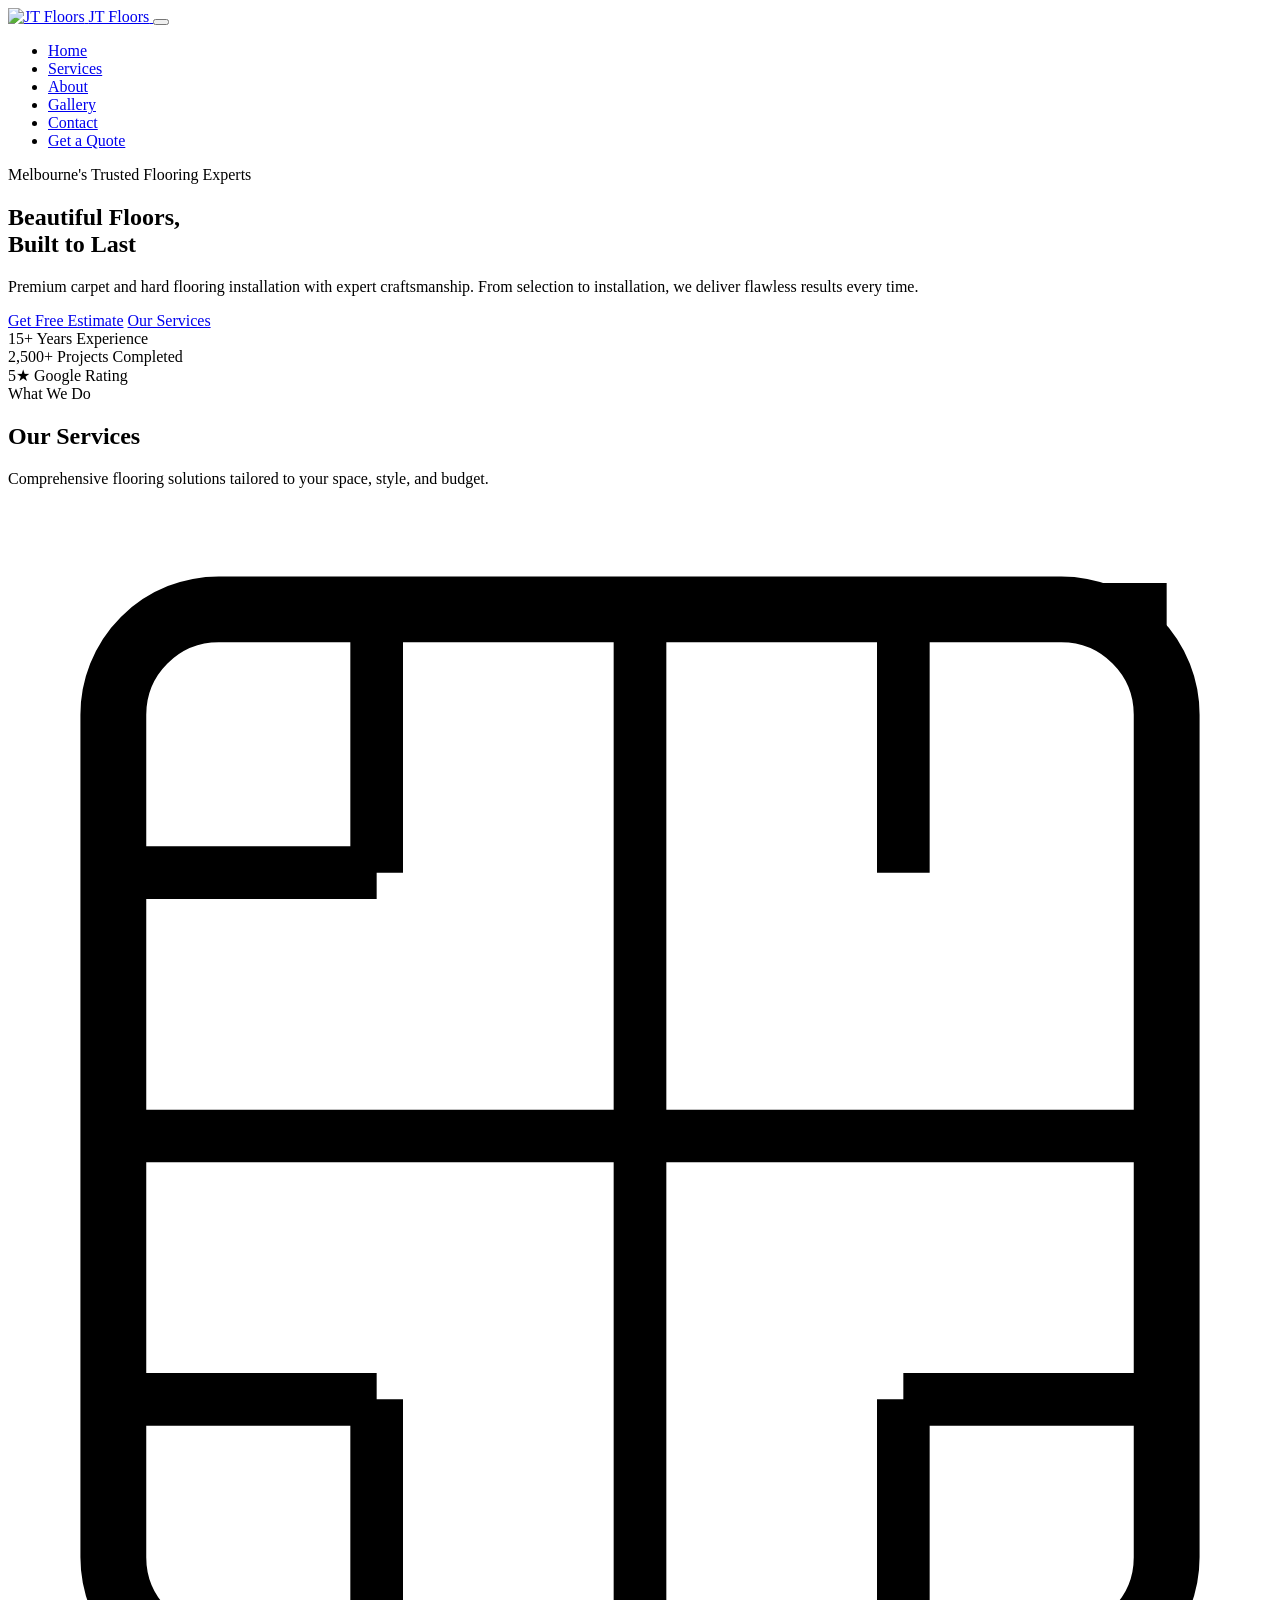
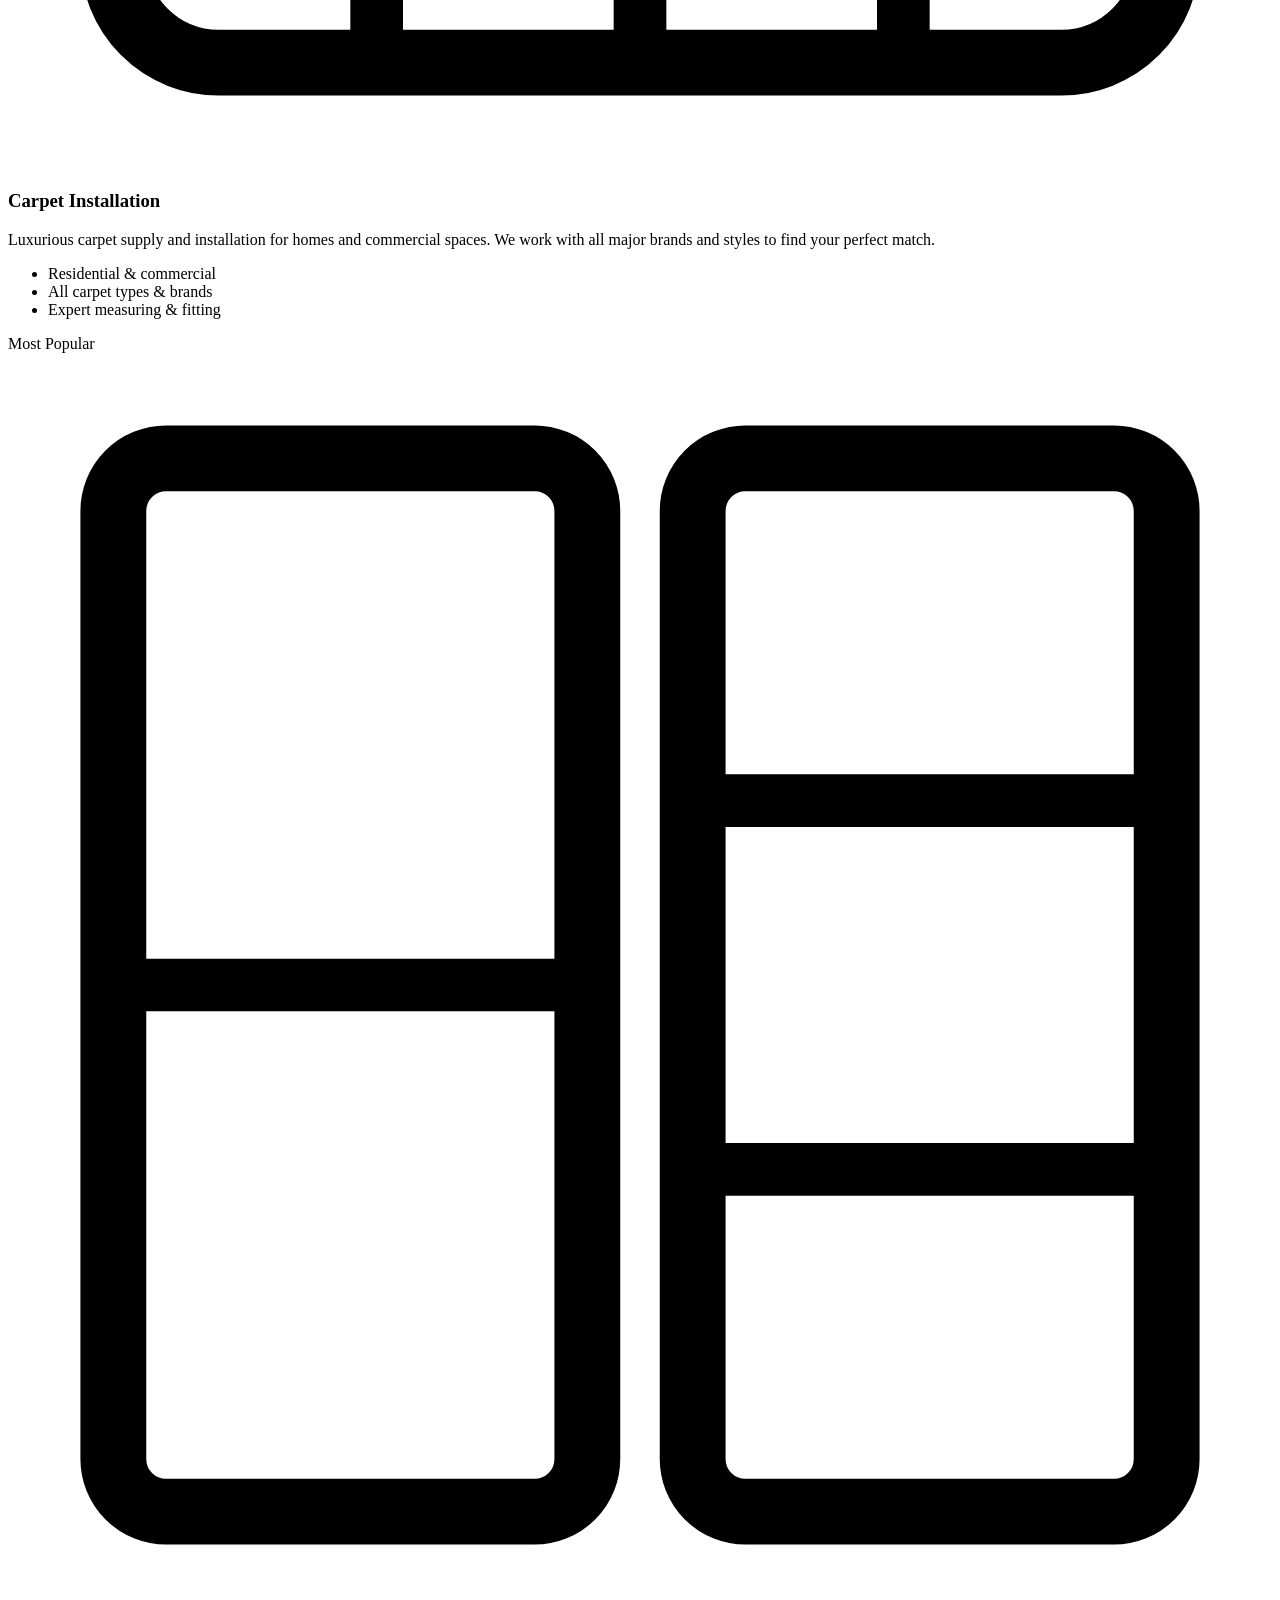
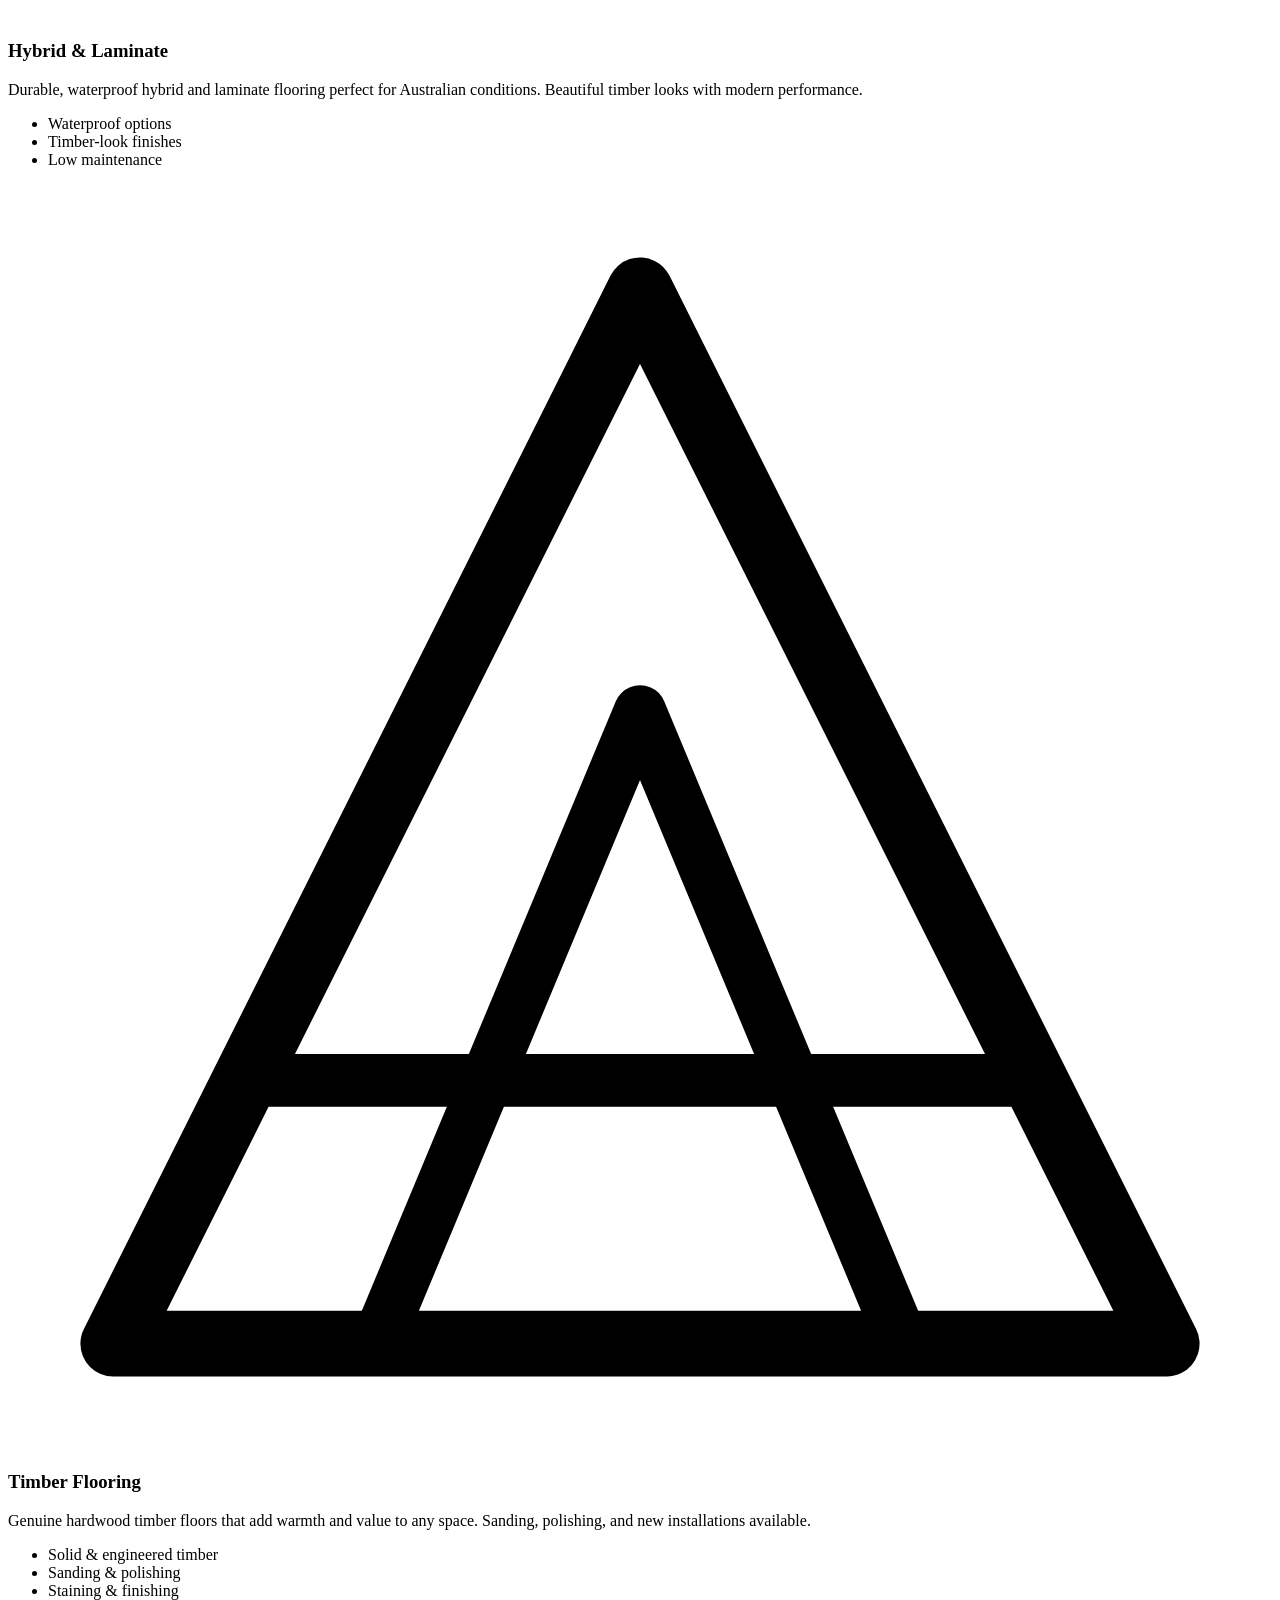
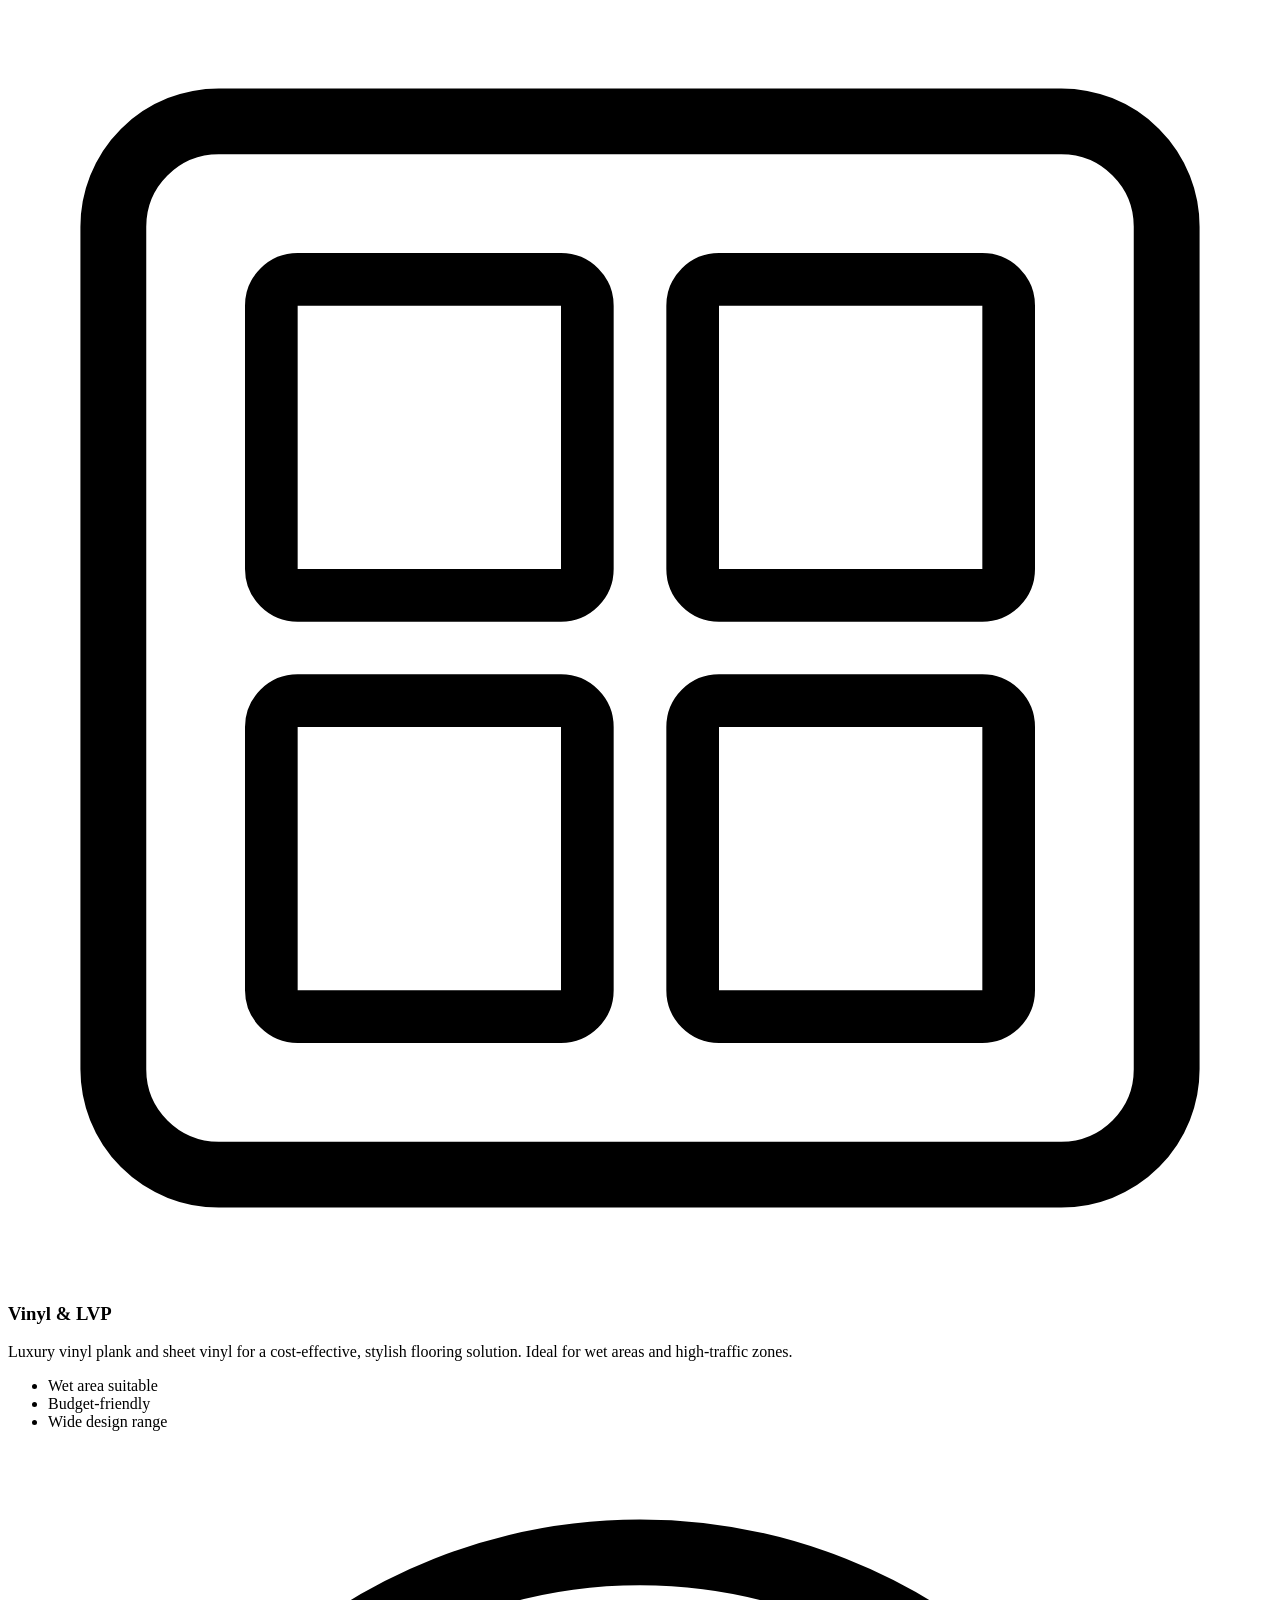
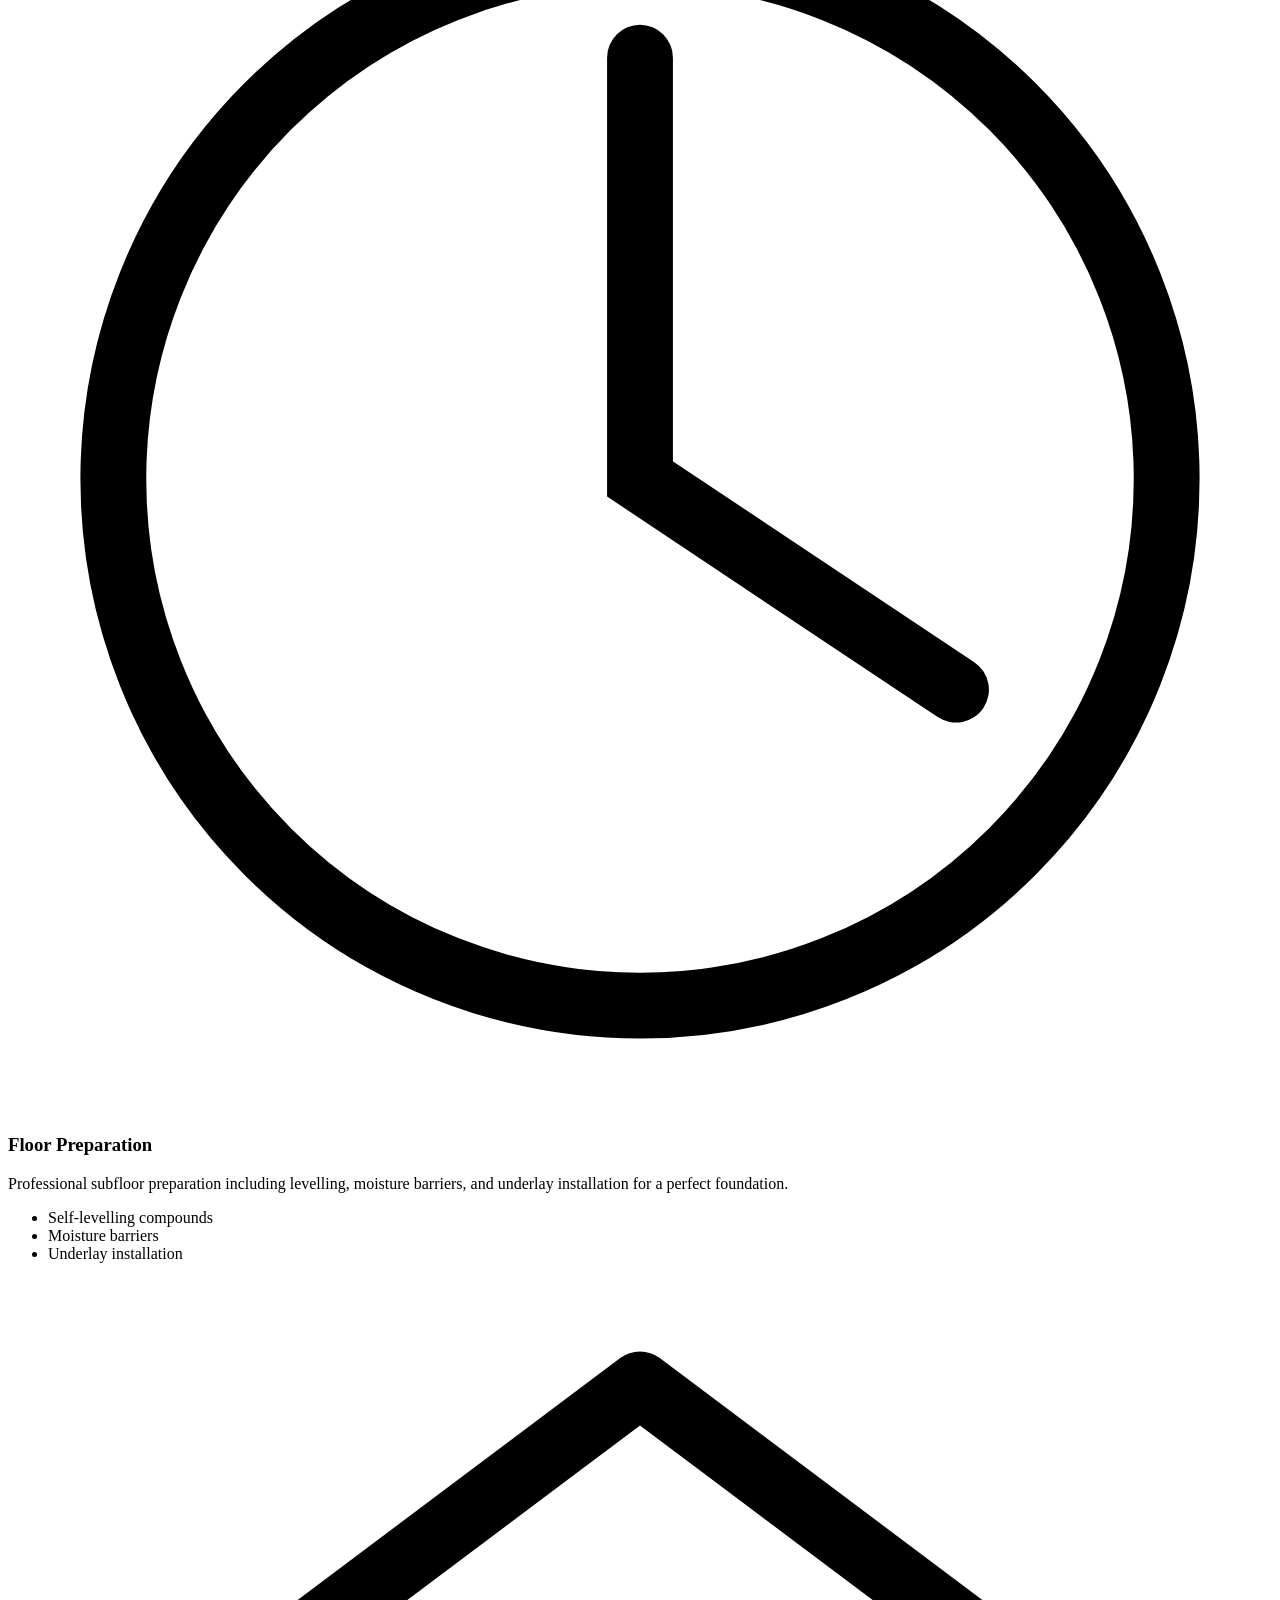
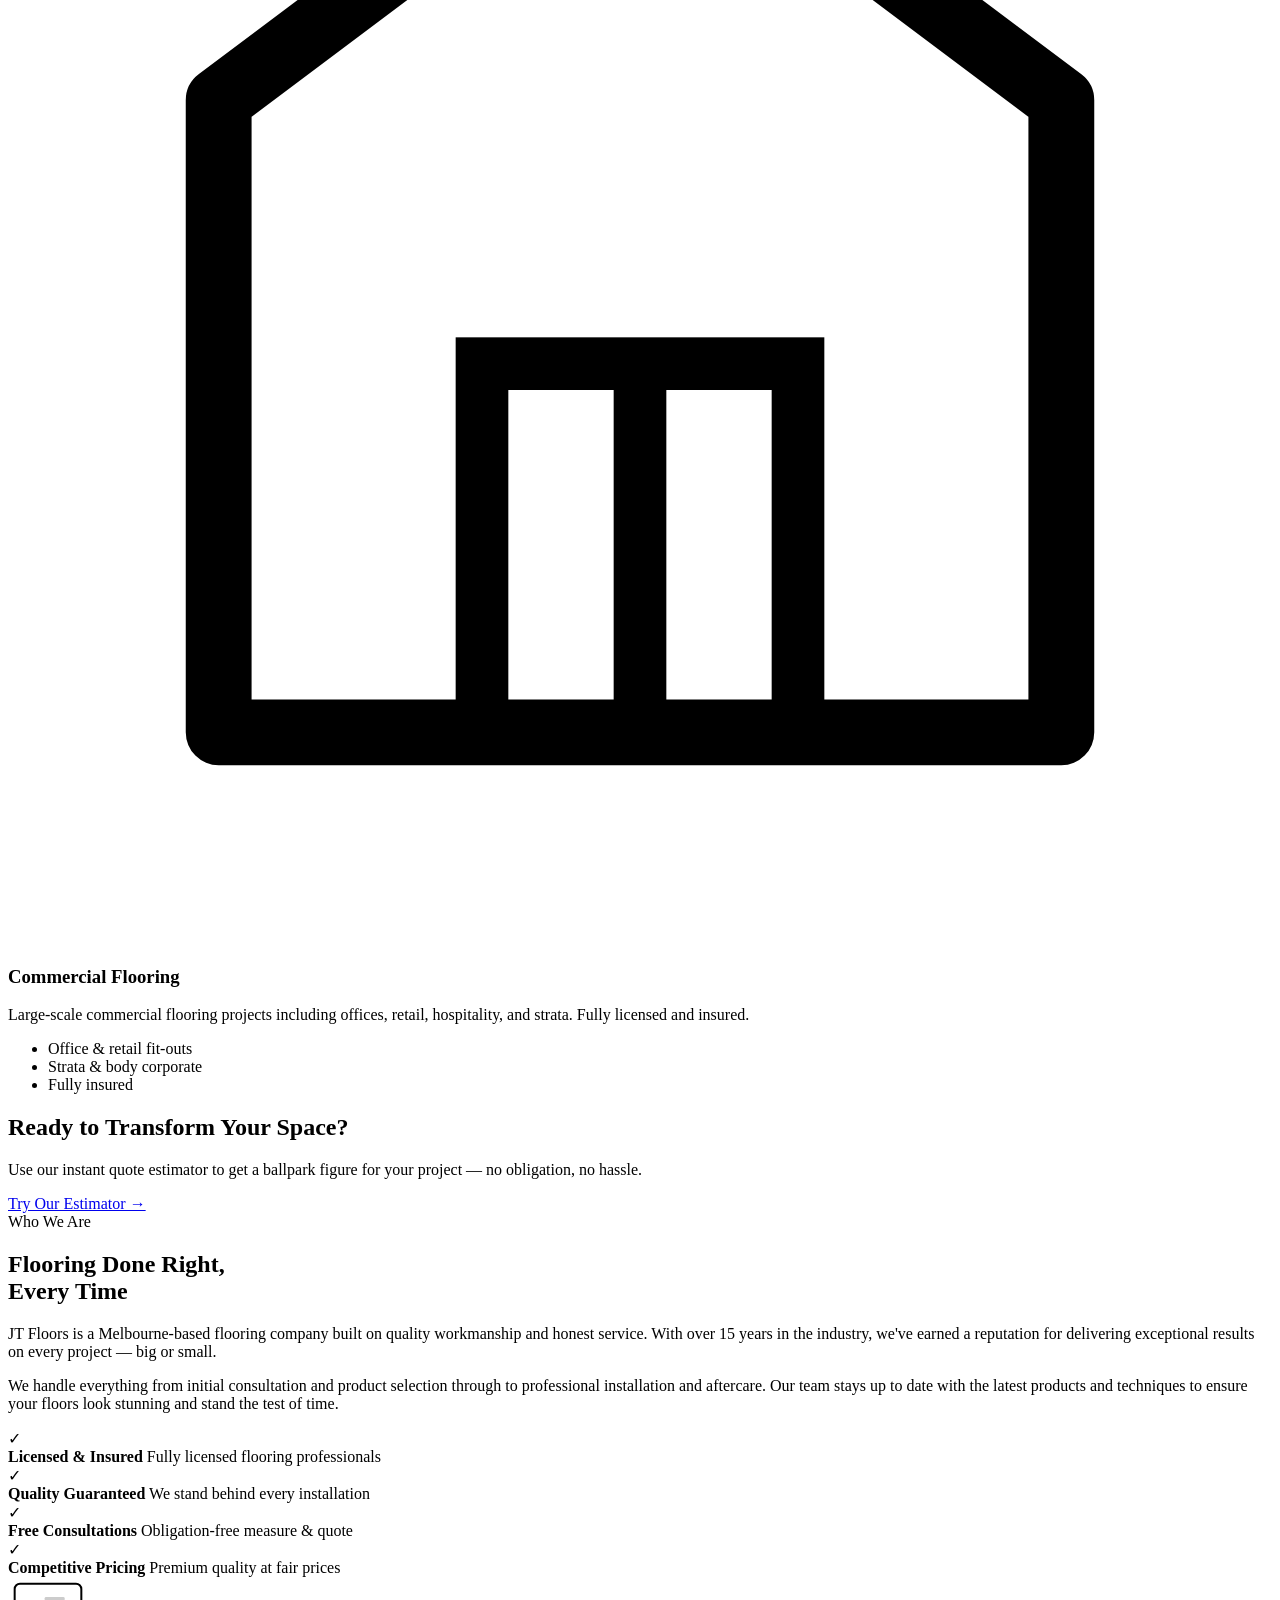
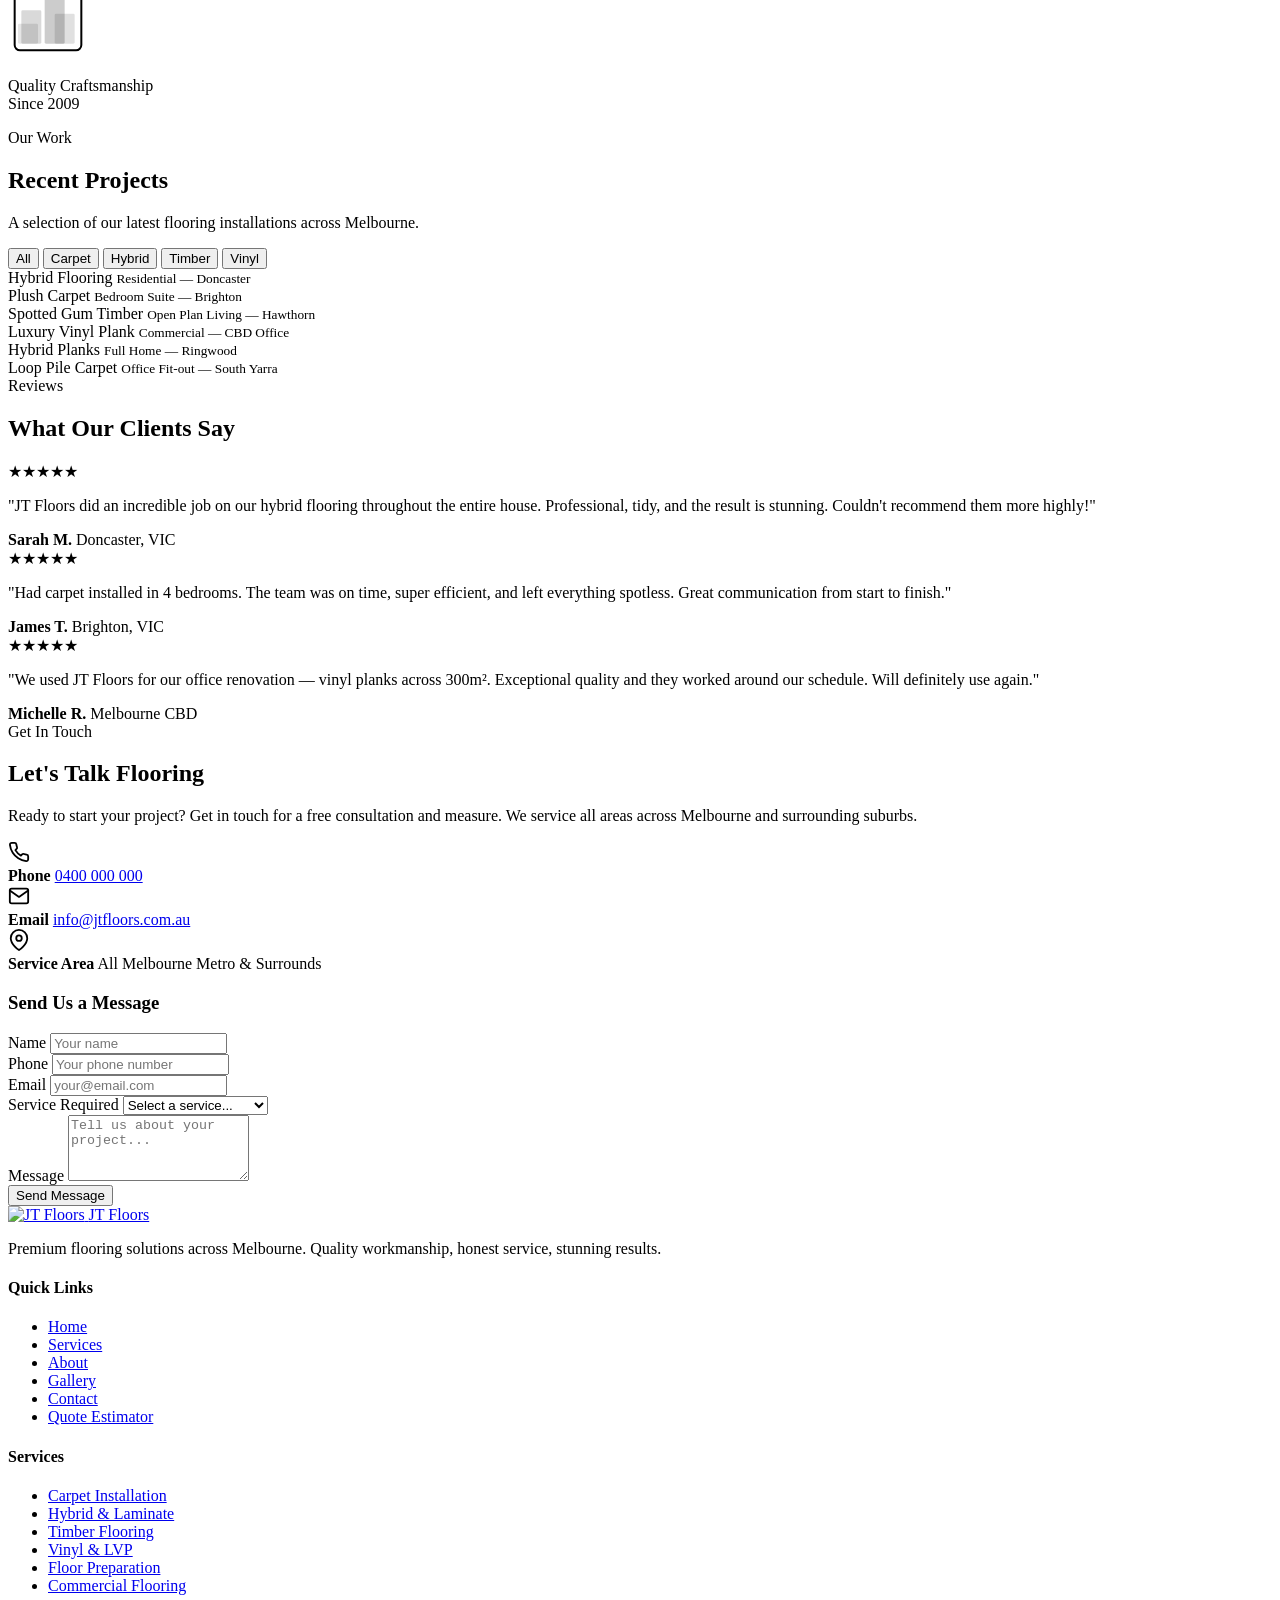
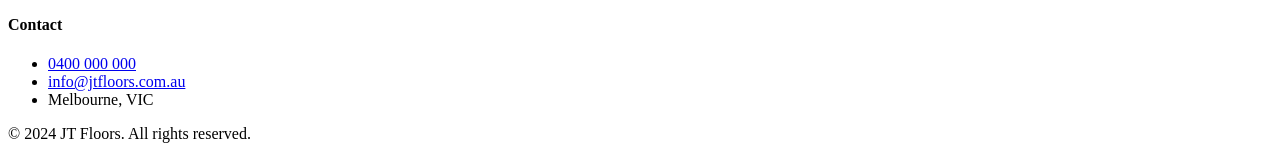
==== index.html @ 70e813b9 "Add files via upload" ====
<!DOCTYPE html>
<html lang="en">
<head>
  <meta charset="UTF-8">
  <meta name="viewport" content="width=device-width, initial-scale=1.0">
  <title>JT Floors | Premium Flooring Solutions</title>
  <link rel="stylesheet" href="css/style.css">
  <link rel="preconnect" href="https://fonts.googleapis.com">
  <link rel="preconnect" href="https://fonts.gstatic.com" crossorigin>
  <link href="https://fonts.googleapis.com/css2?family=Inter:wght@300;400;500;600;700;800&family=Playfair+Display:wght@500;600;700&display=swap" rel="stylesheet">
  <link rel="icon" type="image/png" href="../public/jt-logo.png">
</head>
<body>
  <!-- Navigation -->
  <nav class="navbar" id="navbar">
    <div class="container nav-container">
      <a href="index.html" class="nav-logo">
        <img src="../public/jt-logo.png" alt="JT Floors" class="logo-img">
        <span class="logo-text">JT Floors</span>
      </a>
      <button class="nav-toggle" id="navToggle" aria-label="Toggle navigation">
        <span></span>
        <span></span>
        <span></span>
      </button>
      <ul class="nav-menu" id="navMenu">
        <li><a href="#home" class="nav-link active">Home</a></li>
        <li><a href="#services" class="nav-link">Services</a></li>
        <li><a href="#about" class="nav-link">About</a></li>
        <li><a href="#gallery" class="nav-link">Gallery</a></li>
        <li><a href="#contact" class="nav-link">Contact</a></li>
        <li><a href="estimator.html" class="nav-link nav-cta">Get a Quote</a></li>
      </ul>
    </div>
  </nav>

  <!-- Hero Section -->
  <section class="hero" id="home">
    <div class="hero-overlay"></div>
    <div class="container hero-content">
      <span class="hero-badge">Melbourne's Trusted Flooring Experts</span>
      <h1 class="hero-title">Beautiful Floors,<br><span class="accent">Built to Last</span></h1>
      <p class="hero-subtitle">Premium carpet and hard flooring installation with expert craftsmanship. From selection to installation, we deliver flawless results every time.</p>
      <div class="hero-actions">
        <a href="estimator.html" class="btn btn-primary btn-lg">Get Free Estimate</a>
        <a href="#services" class="btn btn-outline btn-lg">Our Services</a>
      </div>
      <div class="hero-stats">
        <div class="stat">
          <span class="stat-number">15+</span>
          <span class="stat-label">Years Experience</span>
        </div>
        <div class="stat">
          <span class="stat-number">2,500+</span>
          <span class="stat-label">Projects Completed</span>
        </div>
        <div class="stat">
          <span class="stat-number">5★</span>
          <span class="stat-label">Google Rating</span>
        </div>
      </div>
    </div>
  </section>

  <!-- Services Section -->
  <section class="section services" id="services">
    <div class="container">
      <div class="section-header">
        <span class="section-tag">What We Do</span>
        <h2 class="section-title">Our Services</h2>
        <p class="section-subtitle">Comprehensive flooring solutions tailored to your space, style, and budget.</p>
      </div>
      <div class="services-grid">
        <div class="service-card">
          <div class="service-icon">
            <svg viewBox="0 0 48 48" fill="none" xmlns="http://www.w3.org/2000/svg">
              <rect x="4" y="4" width="40" height="40" rx="4" stroke="currentColor" stroke-width="2.5"/>
              <path d="M4 24h40M24 4v40M4 14h10M14 4v10M34 4v10M34 4h10M4 34h10M14 34v10M34 34v10M34 34h10" stroke="currentColor" stroke-width="2"/>
            </svg>
          </div>
          <h3 class="service-title">Carpet Installation</h3>
          <p class="service-desc">Luxurious carpet supply and installation for homes and commercial spaces. We work with all major brands and styles to find your perfect match.</p>
          <ul class="service-features">
            <li>Residential & commercial</li>
            <li>All carpet types & brands</li>
            <li>Expert measuring & fitting</li>
          </ul>
        </div>
        <div class="service-card featured">
          <div class="card-badge">Most Popular</div>
          <div class="service-icon">
            <svg viewBox="0 0 48 48" fill="none" xmlns="http://www.w3.org/2000/svg">
              <rect x="4" y="4" width="18" height="40" rx="2" stroke="currentColor" stroke-width="2.5"/>
              <rect x="26" y="4" width="18" height="40" rx="2" stroke="currentColor" stroke-width="2.5"/>
              <line x1="4" y1="24" x2="22" y2="24" stroke="currentColor" stroke-width="2"/>
              <line x1="26" y1="17" x2="44" y2="17" stroke="currentColor" stroke-width="2"/>
              <line x1="26" y1="31" x2="44" y2="31" stroke="currentColor" stroke-width="2"/>
            </svg>
          </div>
          <h3 class="service-title">Hybrid & Laminate</h3>
          <p class="service-desc">Durable, waterproof hybrid and laminate flooring perfect for Australian conditions. Beautiful timber looks with modern performance.</p>
          <ul class="service-features">
            <li>Waterproof options</li>
            <li>Timber-look finishes</li>
            <li>Low maintenance</li>
          </ul>
        </div>
        <div class="service-card">
          <div class="service-icon">
            <svg viewBox="0 0 48 48" fill="none" xmlns="http://www.w3.org/2000/svg">
              <path d="M4 44L24 4l20 40H4z" stroke="currentColor" stroke-width="2.5" stroke-linejoin="round"/>
              <path d="M14 44L24 20l10 24" stroke="currentColor" stroke-width="2" stroke-linejoin="round"/>
              <line x1="9" y1="34" x2="39" y2="34" stroke="currentColor" stroke-width="2"/>
            </svg>
          </div>
          <h3 class="service-title">Timber Flooring</h3>
          <p class="service-desc">Genuine hardwood timber floors that add warmth and value to any space. Sanding, polishing, and new installations available.</p>
          <ul class="service-features">
            <li>Solid & engineered timber</li>
            <li>Sanding & polishing</li>
            <li>Staining & finishing</li>
          </ul>
        </div>
        <div class="service-card">
          <div class="service-icon">
            <svg viewBox="0 0 48 48" fill="none" xmlns="http://www.w3.org/2000/svg">
              <rect x="4" y="4" width="40" height="40" rx="4" stroke="currentColor" stroke-width="2.5"/>
              <rect x="10" y="10" width="12" height="12" rx="1" stroke="currentColor" stroke-width="2"/>
              <rect x="26" y="10" width="12" height="12" rx="1" stroke="currentColor" stroke-width="2"/>
              <rect x="10" y="26" width="12" height="12" rx="1" stroke="currentColor" stroke-width="2"/>
              <rect x="26" y="26" width="12" height="12" rx="1" stroke="currentColor" stroke-width="2"/>
            </svg>
          </div>
          <h3 class="service-title">Vinyl & LVP</h3>
          <p class="service-desc">Luxury vinyl plank and sheet vinyl for a cost-effective, stylish flooring solution. Ideal for wet areas and high-traffic zones.</p>
          <ul class="service-features">
            <li>Wet area suitable</li>
            <li>Budget-friendly</li>
            <li>Wide design range</li>
          </ul>
        </div>
        <div class="service-card">
          <div class="service-icon">
            <svg viewBox="0 0 48 48" fill="none" xmlns="http://www.w3.org/2000/svg">
              <circle cx="24" cy="24" r="20" stroke="currentColor" stroke-width="2.5"/>
              <path d="M24 8v16l12 8" stroke="currentColor" stroke-width="2.5" stroke-linecap="round"/>
            </svg>
          </div>
          <h3 class="service-title">Floor Preparation</h3>
          <p class="service-desc">Professional subfloor preparation including levelling, moisture barriers, and underlay installation for a perfect foundation.</p>
          <ul class="service-features">
            <li>Self-levelling compounds</li>
            <li>Moisture barriers</li>
            <li>Underlay installation</li>
          </ul>
        </div>
        <div class="service-card">
          <div class="service-icon">
            <svg viewBox="0 0 48 48" fill="none" xmlns="http://www.w3.org/2000/svg">
              <path d="M8 40V16l16-12 16 12v24H8z" stroke="currentColor" stroke-width="2.5" stroke-linejoin="round"/>
              <rect x="18" y="26" width="12" height="14" stroke="currentColor" stroke-width="2"/>
              <line x1="24" y1="26" x2="24" y2="40" stroke="currentColor" stroke-width="2"/>
            </svg>
          </div>
          <h3 class="service-title">Commercial Flooring</h3>
          <p class="service-desc">Large-scale commercial flooring projects including offices, retail, hospitality, and strata. Fully licensed and insured.</p>
          <ul class="service-features">
            <li>Office & retail fit-outs</li>
            <li>Strata & body corporate</li>
            <li>Fully insured</li>
          </ul>
        </div>
      </div>
    </div>
  </section>

  <!-- CTA Banner -->
  <section class="cta-banner">
    <div class="container cta-content">
      <div class="cta-text">
        <h2>Ready to Transform Your Space?</h2>
        <p>Use our instant quote estimator to get a ballpark figure for your project — no obligation, no hassle.</p>
      </div>
      <a href="estimator.html" class="btn btn-white btn-lg">Try Our Estimator →</a>
    </div>
  </section>

  <!-- About Section -->
  <section class="section about" id="about">
    <div class="container about-grid">
      <div class="about-content">
        <span class="section-tag">Who We Are</span>
        <h2 class="section-title">Flooring Done Right,<br>Every Time</h2>
        <p>JT Floors is a Melbourne-based flooring company built on quality workmanship and honest service. With over 15 years in the industry, we've earned a reputation for delivering exceptional results on every project — big or small.</p>
        <p>We handle everything from initial consultation and product selection through to professional installation and aftercare. Our team stays up to date with the latest products and techniques to ensure your floors look stunning and stand the test of time.</p>
        <div class="about-features">
          <div class="about-feature">
            <div class="feature-icon">✓</div>
            <div>
              <strong>Licensed & Insured</strong>
              <span>Fully licensed flooring professionals</span>
            </div>
          </div>
          <div class="about-feature">
            <div class="feature-icon">✓</div>
            <div>
              <strong>Quality Guaranteed</strong>
              <span>We stand behind every installation</span>
            </div>
          </div>
          <div class="about-feature">
            <div class="feature-icon">✓</div>
            <div>
              <strong>Free Consultations</strong>
              <span>Obligation-free measure & quote</span>
            </div>
          </div>
          <div class="about-feature">
            <div class="feature-icon">✓</div>
            <div>
              <strong>Competitive Pricing</strong>
              <span>Premium quality at fair prices</span>
            </div>
          </div>
        </div>
      </div>
      <div class="about-visual">
        <div class="about-image-placeholder">
          <div class="placeholder-inner">
            <svg viewBox="0 0 120 120" fill="none" xmlns="http://www.w3.org/2000/svg" width="80">
              <rect x="10" y="10" width="100" height="100" rx="8" stroke="currentColor" stroke-width="3"/>
              <rect x="20" y="50" width="30" height="50" rx="2" fill="currentColor" opacity="0.15"/>
              <rect x="55" y="30" width="30" height="70" rx="2" fill="currentColor" opacity="0.2"/>
              <rect x="15" y="70" width="30" height="30" rx="2" fill="currentColor" opacity="0.1"/>
              <rect x="70" y="55" width="30" height="45" rx="2" fill="currentColor" opacity="0.12"/>
            </svg>
            <p>Quality Craftsmanship<br>Since 2009</p>
          </div>
        </div>
      </div>
    </div>
  </section>

  <!-- Gallery Section -->
  <section class="section gallery" id="gallery">
    <div class="container">
      <div class="section-header">
        <span class="section-tag">Our Work</span>
        <h2 class="section-title">Recent Projects</h2>
        <p class="section-subtitle">A selection of our latest flooring installations across Melbourne.</p>
      </div>
      <div class="gallery-filters">
        <button class="filter-btn active" data-filter="all">All</button>
        <button class="filter-btn" data-filter="carpet">Carpet</button>
        <button class="filter-btn" data-filter="hybrid">Hybrid</button>
        <button class="filter-btn" data-filter="timber">Timber</button>
        <button class="filter-btn" data-filter="vinyl">Vinyl</button>
      </div>
      <div class="gallery-grid">
        <div class="gallery-item" data-category="hybrid">
          <div class="gallery-placeholder" style="--hue: 30">
            <span>Hybrid Flooring</span>
            <small>Residential — Doncaster</small>
          </div>
        </div>
        <div class="gallery-item" data-category="carpet">
          <div class="gallery-placeholder" style="--hue: 210">
            <span>Plush Carpet</span>
            <small>Bedroom Suite — Brighton</small>
          </div>
        </div>
        <div class="gallery-item" data-category="timber">
          <div class="gallery-placeholder" style="--hue: 25">
            <span>Spotted Gum Timber</span>
            <small>Open Plan Living — Hawthorn</small>
          </div>
        </div>
        <div class="gallery-item" data-category="vinyl">
          <div class="gallery-placeholder" style="--hue: 180">
            <span>Luxury Vinyl Plank</span>
            <small>Commercial — CBD Office</small>
          </div>
        </div>
        <div class="gallery-item" data-category="hybrid">
          <div class="gallery-placeholder" style="--hue: 40">
            <span>Hybrid Planks</span>
            <small>Full Home — Ringwood</small>
          </div>
        </div>
        <div class="gallery-item" data-category="carpet">
          <div class="gallery-placeholder" style="--hue: 250">
            <span>Loop Pile Carpet</span>
            <small>Office Fit-out — South Yarra</small>
          </div>
        </div>
      </div>
    </div>
  </section>

  <!-- Testimonials -->
  <section class="section testimonials">
    <div class="container">
      <div class="section-header">
        <span class="section-tag">Reviews</span>
        <h2 class="section-title">What Our Clients Say</h2>
      </div>
      <div class="testimonials-grid">
        <div class="testimonial-card">
          <div class="stars">★★★★★</div>
          <p class="testimonial-text">"JT Floors did an incredible job on our hybrid flooring throughout the entire house. Professional, tidy, and the result is stunning. Couldn't recommend them more highly!"</p>
          <div class="testimonial-author">
            <strong>Sarah M.</strong>
            <span>Doncaster, VIC</span>
          </div>
        </div>
        <div class="testimonial-card">
          <div class="stars">★★★★★</div>
          <p class="testimonial-text">"Had carpet installed in 4 bedrooms. The team was on time, super efficient, and left everything spotless. Great communication from start to finish."</p>
          <div class="testimonial-author">
            <strong>James T.</strong>
            <span>Brighton, VIC</span>
          </div>
        </div>
        <div class="testimonial-card">
          <div class="stars">★★★★★</div>
          <p class="testimonial-text">"We used JT Floors for our office renovation — vinyl planks across 300m². Exceptional quality and they worked around our schedule. Will definitely use again."</p>
          <div class="testimonial-author">
            <strong>Michelle R.</strong>
            <span>Melbourne CBD</span>
          </div>
        </div>
      </div>
    </div>
  </section>

  <!-- Contact Section -->
  <section class="section contact" id="contact">
    <div class="container contact-grid">
      <div class="contact-info">
        <span class="section-tag">Get In Touch</span>
        <h2 class="section-title">Let's Talk Flooring</h2>
        <p>Ready to start your project? Get in touch for a free consultation and measure. We service all areas across Melbourne and surrounding suburbs.</p>
        <div class="contact-details">
          <div class="contact-item">
            <div class="contact-icon">
              <svg viewBox="0 0 24 24" fill="none" stroke="currentColor" stroke-width="2" stroke-linecap="round" stroke-linejoin="round" width="22"><path d="M22 16.92v3a2 2 0 01-2.18 2 19.79 19.79 0 01-8.63-3.07 19.5 19.5 0 01-6-6 19.79 19.79 0 01-3.07-8.67A2 2 0 014.11 2h3a2 2 0 012 1.72c.127.96.361 1.903.7 2.81a2 2 0 01-.45 2.11L8.09 9.91a16 16 0 006 6l1.27-1.27a2 2 0 012.11-.45c.907.339 1.85.573 2.81.7A2 2 0 0122 16.92z"/></svg>
            </div>
            <div>
              <strong>Phone</strong>
              <a href="tel:0400000000">0400 000 000</a>
            </div>
          </div>
          <div class="contact-item">
            <div class="contact-icon">
              <svg viewBox="0 0 24 24" fill="none" stroke="currentColor" stroke-width="2" stroke-linecap="round" stroke-linejoin="round" width="22"><path d="M4 4h16c1.1 0 2 .9 2 2v12c0 1.1-.9 2-2 2H4c-1.1 0-2-.9-2-2V6c0-1.1.9-2 2-2z"/><polyline points="22,6 12,13 2,6"/></svg>
            </div>
            <div>
              <strong>Email</strong>
              <a href="mailto:info@jtfloors.com.au">info@jtfloors.com.au</a>
            </div>
          </div>
          <div class="contact-item">
            <div class="contact-icon">
              <svg viewBox="0 0 24 24" fill="none" stroke="currentColor" stroke-width="2" stroke-linecap="round" stroke-linejoin="round" width="22"><path d="M21 10c0 7-9 13-9 13s-9-6-9-13a9 9 0 0118 0z"/><circle cx="12" cy="10" r="3"/></svg>
            </div>
            <div>
              <strong>Service Area</strong>
              <span>All Melbourne Metro &amp; Surrounds</span>
            </div>
          </div>
        </div>
      </div>
      <div class="contact-form-wrapper">
        <form class="contact-form" id="contactForm">
          <h3>Send Us a Message</h3>
          <div class="form-row">
            <div class="form-group">
              <label for="name">Name</label>
              <input type="text" id="name" name="name" placeholder="Your name" required>
            </div>
            <div class="form-group">
              <label for="phone">Phone</label>
              <input type="tel" id="phone" name="phone" placeholder="Your phone number" required>
            </div>
          </div>
          <div class="form-group">
            <label for="email">Email</label>
            <input type="email" id="email" name="email" placeholder="your@email.com" required>
          </div>
          <div class="form-group">
            <label for="service">Service Required</label>
            <select id="service" name="service">
              <option value="">Select a service...</option>
              <option value="carpet">Carpet Installation</option>
              <option value="hybrid">Hybrid / Laminate</option>
              <option value="timber">Timber Flooring</option>
              <option value="vinyl">Vinyl / LVP</option>
              <option value="commercial">Commercial Flooring</option>
              <option value="other">Other</option>
            </select>
          </div>
          <div class="form-group">
            <label for="message">Message</label>
            <textarea id="message" name="message" rows="4" placeholder="Tell us about your project..."></textarea>
          </div>
          <button type="submit" class="btn btn-primary btn-full">Send Message</button>
        </form>
      </div>
    </div>
  </section>

  <!-- Footer -->
  <footer class="footer">
    <div class="container footer-content">
      <div class="footer-brand">
        <a href="index.html" class="nav-logo">
          <img src="../public/jt-logo.png" alt="JT Floors" class="logo-img">
          <span class="logo-text">JT Floors</span>
        </a>
        <p>Premium flooring solutions across Melbourne. Quality workmanship, honest service, stunning results.</p>
      </div>
      <div class="footer-links">
        <h4>Quick Links</h4>
        <ul>
          <li><a href="#home">Home</a></li>
          <li><a href="#services">Services</a></li>
          <li><a href="#about">About</a></li>
          <li><a href="#gallery">Gallery</a></li>
          <li><a href="#contact">Contact</a></li>
          <li><a href="estimator.html">Quote Estimator</a></li>
        </ul>
      </div>
      <div class="footer-links">
        <h4>Services</h4>
        <ul>
          <li><a href="#services">Carpet Installation</a></li>
          <li><a href="#services">Hybrid & Laminate</a></li>
          <li><a href="#services">Timber Flooring</a></li>
          <li><a href="#services">Vinyl & LVP</a></li>
          <li><a href="#services">Floor Preparation</a></li>
          <li><a href="#services">Commercial Flooring</a></li>
        </ul>
      </div>
      <div class="footer-links">
        <h4>Contact</h4>
        <ul>
          <li><a href="tel:0400000000">0400 000 000</a></li>
          <li><a href="mailto:info@jtfloors.com.au">info@jtfloors.com.au</a></li>
          <li>Melbourne, VIC</li>
        </ul>
      </div>
    </div>
    <div class="footer-bottom">
      <div class="container">
        <p>&copy; 2024 JT Floors. All rights reserved.</p>
      </div>
    </div>
  </footer>

  <script src="js/main.js"></script>
</body>
</html>
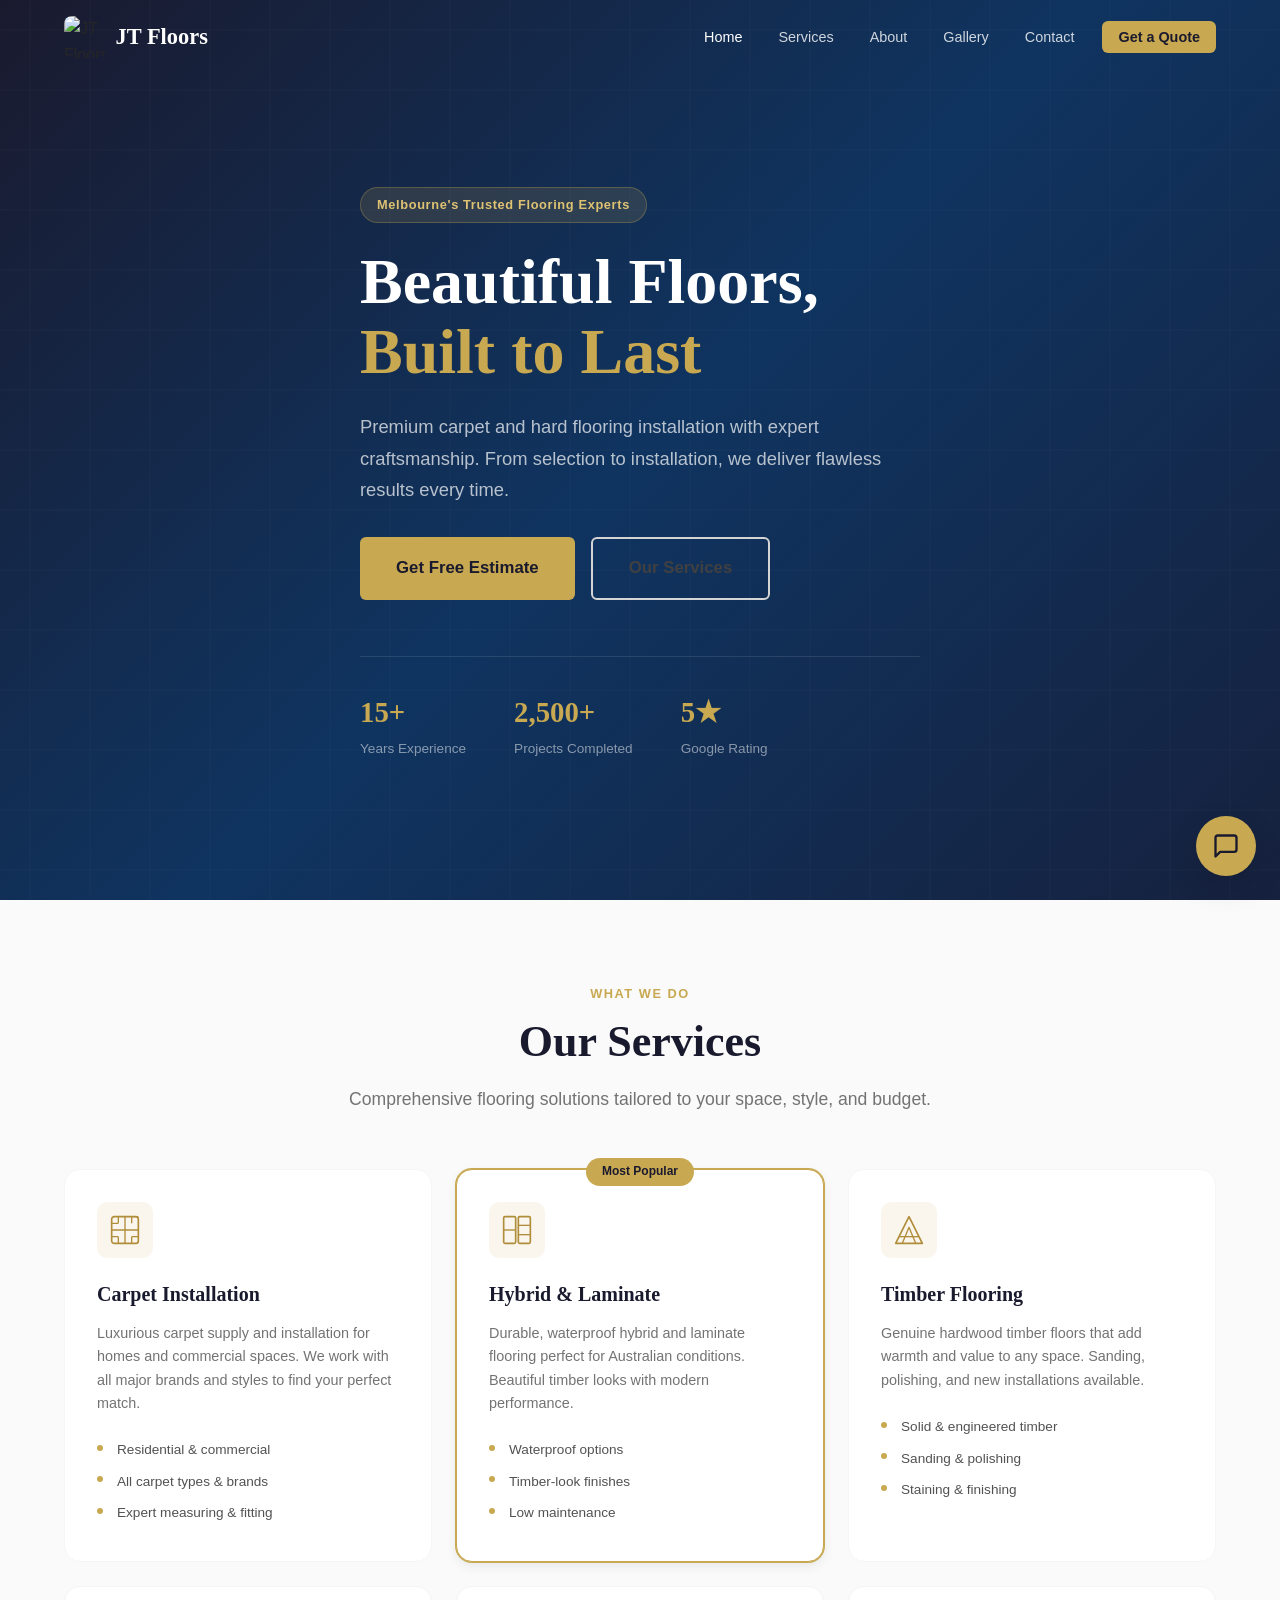
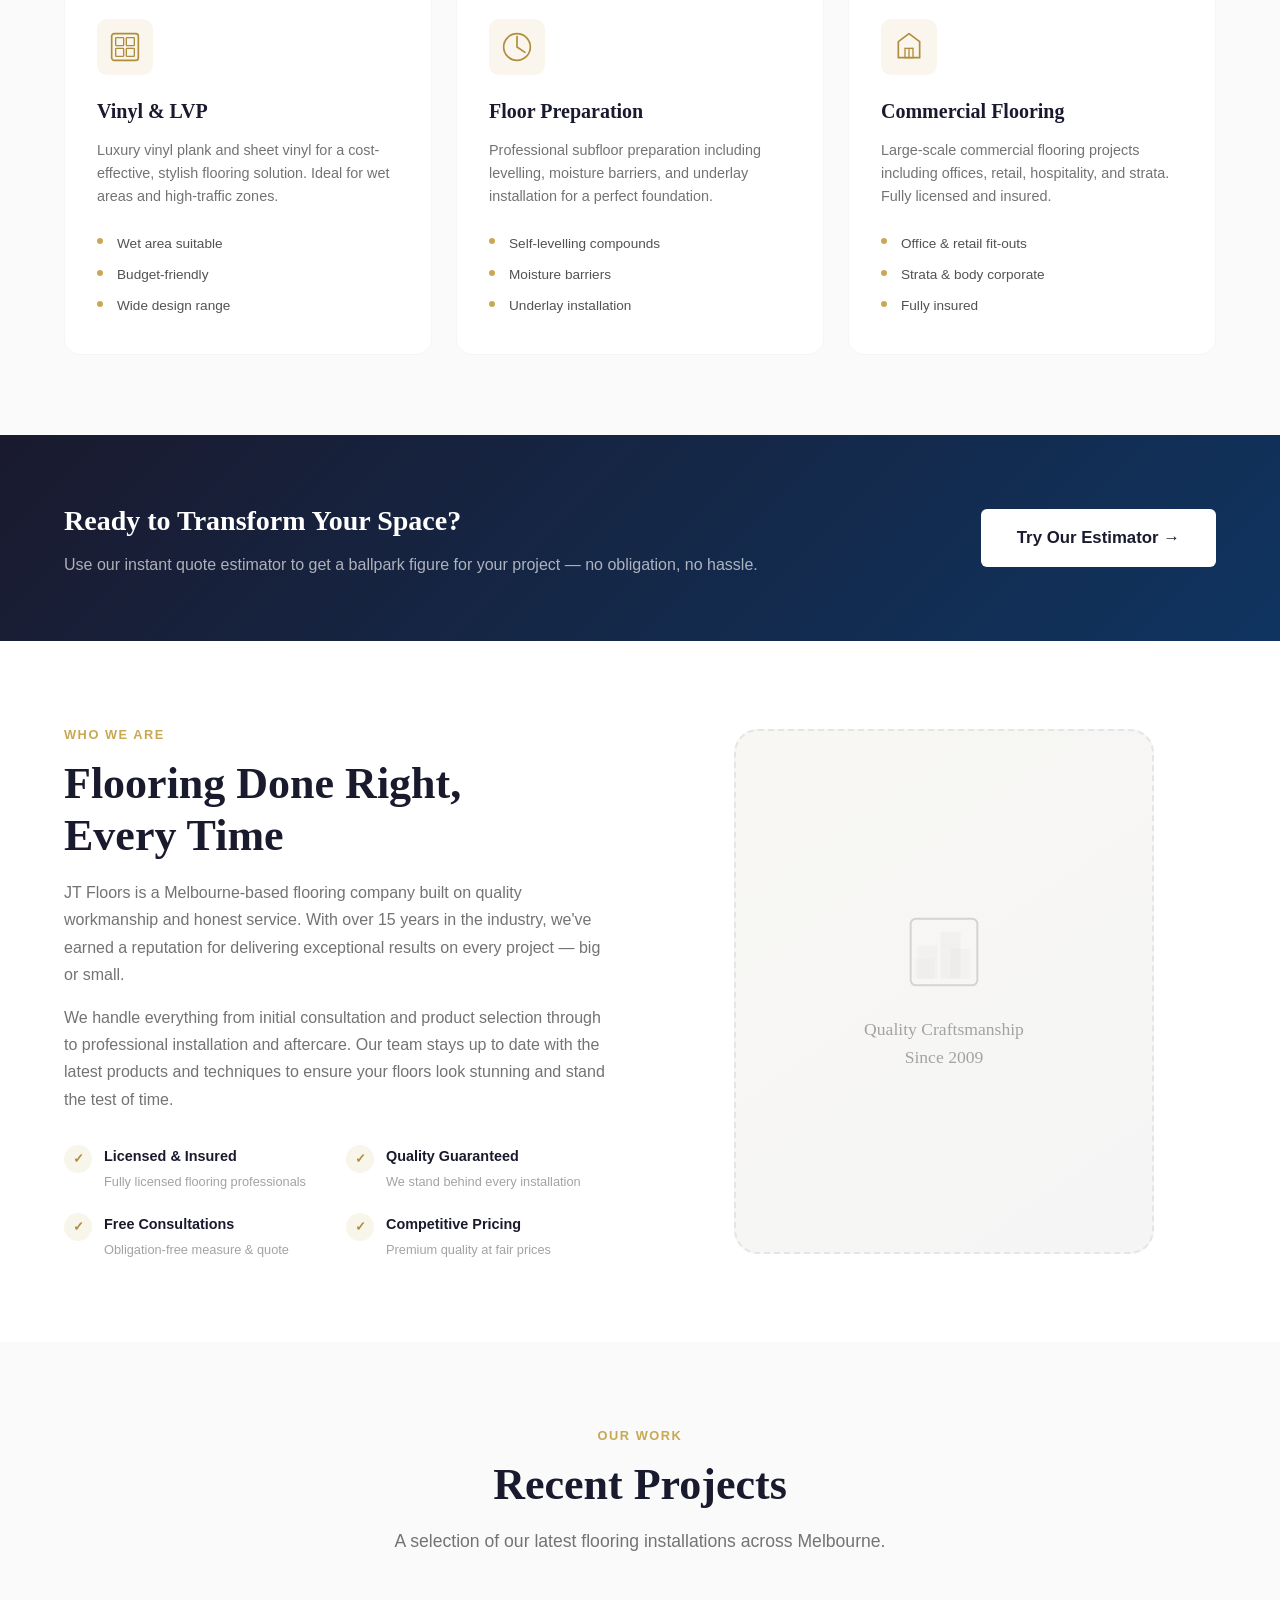
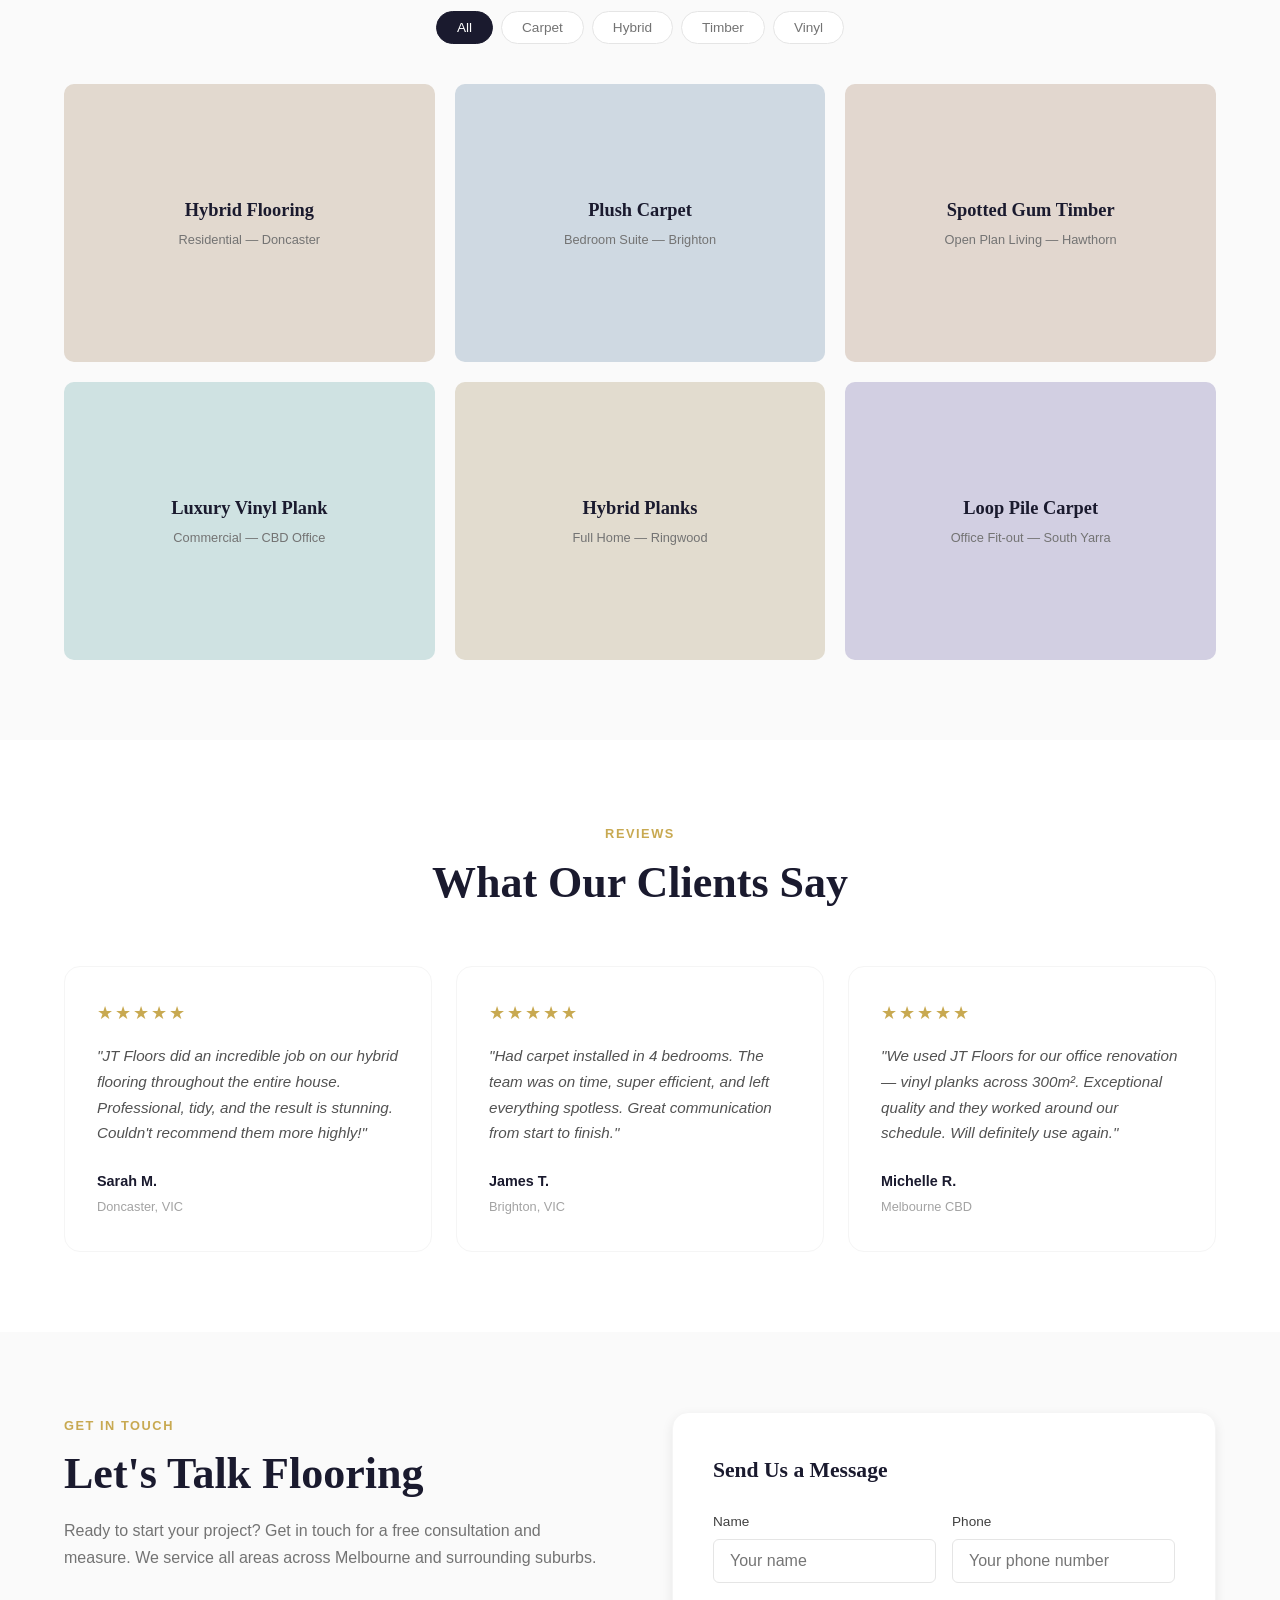
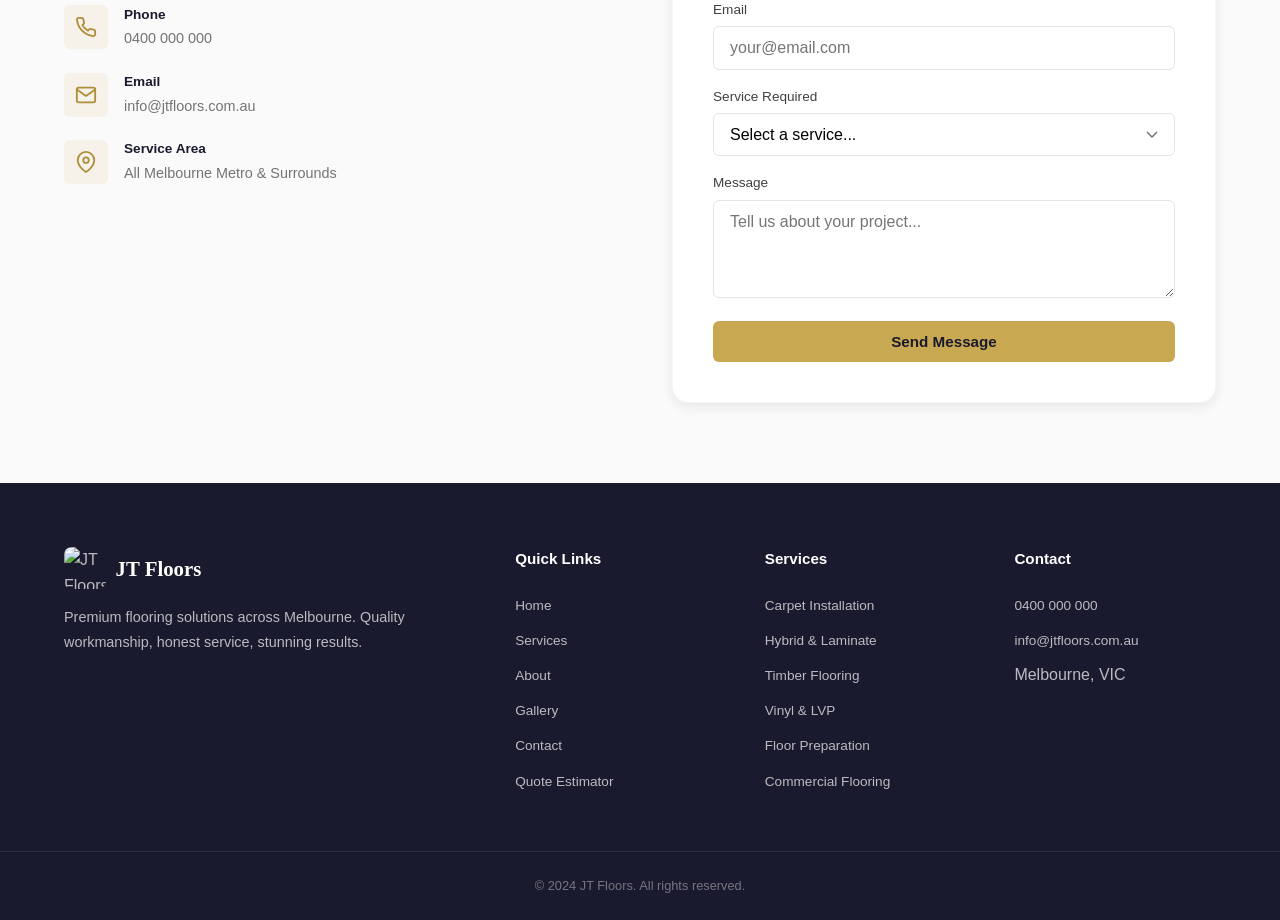
==== commit 9d2b7b64: "Add files via upload" ====
--- a/index.html
+++ b/index.html
@@ -4,18 +4,18 @@
   <meta charset="UTF-8">
   <meta name="viewport" content="width=device-width, initial-scale=1.0">
   <title>JT Floors | Premium Flooring Solutions</title>
-  <link rel="stylesheet" href="css/style.css">
+  <link rel="stylesheet" href="style.css">
   <link rel="preconnect" href="https://fonts.googleapis.com">
   <link rel="preconnect" href="https://fonts.gstatic.com" crossorigin>
   <link href="https://fonts.googleapis.com/css2?family=Inter:wght@300;400;500;600;700;800&family=Playfair+Display:wght@500;600;700&display=swap" rel="stylesheet">
-  <link rel="icon" type="image/png" href="../public/jt-logo.png">
+  <link rel="icon" type="image/png" href="jt-logo.png">
 </head>
 <body>
   <!-- Navigation -->
   <nav class="navbar" id="navbar">
     <div class="container nav-container">
       <a href="index.html" class="nav-logo">
-        <img src="../public/jt-logo.png" alt="JT Floors" class="logo-img">
+        <img src="jt-logo.png" alt="JT Floors" class="logo-img">
         <span class="logo-text">JT Floors</span>
       </a>
       <button class="nav-toggle" id="navToggle" aria-label="Toggle navigation">
@@ -414,7 +414,7 @@
     <div class="container footer-content">
       <div class="footer-brand">
         <a href="index.html" class="nav-logo">
-          <img src="../public/jt-logo.png" alt="JT Floors" class="logo-img">
+          <img src="jt-logo.png" alt="JT Floors" class="logo-img">
           <span class="logo-text">JT Floors</span>
         </a>
         <p>Premium flooring solutions across Melbourne. Quality workmanship, honest service, stunning results.</p>
@@ -457,6 +457,6 @@
     </div>
   </footer>
 
-  <script src="js/main.js"></script>
+  <script src="main.js"></script>
 </body>
 </html>
--- a/style.css
+++ b/style.css
@@ -0,0 +1,1457 @@
+/* ========================================
+   JT Floors — Premium Stylesheet
+   ======================================== */
+
+/* --- CSS Variables --- */
+:root {
+  --color-primary: #1a1a2e;
+  --color-primary-light: #16213e;
+  --color-accent: #c8a951;
+  --color-accent-light: #dfc373;
+  --color-accent-dark: #b08d3a;
+  --color-white: #ffffff;
+  --color-off-white: #f8f7f4;
+  --color-gray-50: #fafafa;
+  --color-gray-100: #f5f5f5;
+  --color-gray-200: #e5e5e5;
+  --color-gray-300: #d4d4d4;
+  --color-gray-400: #a3a3a3;
+  --color-gray-500: #737373;
+  --color-gray-600: #525252;
+  --color-gray-700: #404040;
+  --color-gray-800: #262626;
+  --color-gray-900: #171717;
+  --color-success: #22c55e;
+  --color-error: #ef4444;
+  --font-body: 'Inter', -apple-system, BlinkMacSystemFont, sans-serif;
+  --font-heading: 'Playfair Display', Georgia, serif;
+  --shadow-sm: 0 1px 2px rgba(0,0,0,0.05);
+  --shadow-md: 0 4px 12px rgba(0,0,0,0.08);
+  --shadow-lg: 0 12px 32px rgba(0,0,0,0.12);
+  --shadow-xl: 0 20px 50px rgba(0,0,0,0.15);
+  --radius-sm: 6px;
+  --radius-md: 10px;
+  --radius-lg: 16px;
+  --radius-xl: 24px;
+  --transition: 0.3s cubic-bezier(0.4, 0, 0.2, 1);
+}
+
+/* --- Reset & Base --- */
+*, *::before, *::after { box-sizing: border-box; margin: 0; padding: 0; }
+html { scroll-behavior: smooth; scroll-padding-top: 80px; }
+body {
+  font-family: var(--font-body);
+  font-size: 16px;
+  line-height: 1.6;
+  color: var(--color-gray-800);
+  background: var(--color-white);
+  -webkit-font-smoothing: antialiased;
+}
+img { max-width: 100%; display: block; }
+a { color: inherit; text-decoration: none; }
+ul { list-style: none; }
+button { cursor: pointer; border: none; background: none; font-family: inherit; }
+input, select, textarea {
+  font-family: inherit;
+  font-size: 1rem;
+  border: 1.5px solid var(--color-gray-200);
+  border-radius: var(--radius-sm);
+  padding: 0.75rem 1rem;
+  width: 100%;
+  transition: border-color var(--transition);
+  background: var(--color-white);
+}
+input:focus, select:focus, textarea:focus {
+  outline: none;
+  border-color: var(--color-accent);
+  box-shadow: 0 0 0 3px rgba(200,169,81,0.15);
+}
+select { appearance: none; background-image: url("data:image/svg+xml,%3Csvg xmlns='http://www.w3.org/2000/svg' width='12' height='8'%3E%3Cpath d='M1 1l5 5 5-5' stroke='%23737373' stroke-width='1.5' fill='none'/%3E%3C/svg%3E"); background-repeat: no-repeat; background-position: right 1rem center; padding-right: 2.5rem; }
+textarea { resize: vertical; }
+.hidden { display: none !important; }
+
+/* --- Layout --- */
+.container { max-width: 1200px; margin: 0 auto; padding: 0 1.5rem; }
+.section { padding: 5rem 0; }
+.section-header { text-align: center; margin-bottom: 3.5rem; }
+.section-tag {
+  display: inline-block;
+  font-size: 0.8rem;
+  font-weight: 600;
+  letter-spacing: 0.12em;
+  text-transform: uppercase;
+  color: var(--color-accent);
+  margin-bottom: 0.75rem;
+}
+.section-title {
+  font-family: var(--font-heading);
+  font-size: clamp(2rem, 4vw, 2.75rem);
+  font-weight: 700;
+  color: var(--color-primary);
+  line-height: 1.2;
+  margin-bottom: 1rem;
+}
+.section-subtitle {
+  font-size: 1.1rem;
+  color: var(--color-gray-500);
+  max-width: 600px;
+  margin: 0 auto;
+}
+
+/* --- Buttons --- */
+.btn {
+  display: inline-flex;
+  align-items: center;
+  justify-content: center;
+  padding: 0.75rem 1.75rem;
+  font-size: 0.95rem;
+  font-weight: 600;
+  border-radius: var(--radius-sm);
+  transition: all var(--transition);
+  gap: 0.5rem;
+  white-space: nowrap;
+}
+.btn-primary {
+  background: var(--color-accent);
+  color: var(--color-primary);
+}
+.btn-primary:hover {
+  background: var(--color-accent-dark);
+  transform: translateY(-1px);
+  box-shadow: var(--shadow-md);
+}
+.btn-outline {
+  border: 2px solid var(--color-gray-300);
+  color: var(--color-gray-700);
+  background: transparent;
+}
+.btn-outline:hover {
+  border-color: var(--color-accent);
+  color: var(--color-accent-dark);
+}
+.btn-white {
+  background: var(--color-white);
+  color: var(--color-primary);
+}
+.btn-white:hover {
+  background: var(--color-off-white);
+  transform: translateY(-1px);
+  box-shadow: var(--shadow-md);
+}
+.btn-lg { padding: 1rem 2.25rem; font-size: 1.05rem; }
+.btn-sm { padding: 0.5rem 1.25rem; font-size: 0.85rem; }
+.btn-full { width: 100%; }
+
+/* --- Navbar --- */
+.navbar {
+  position: fixed;
+  top: 0; left: 0; right: 0;
+  z-index: 1000;
+  padding: 1rem 0;
+  transition: all var(--transition);
+  background: transparent;
+}
+.navbar-solid, .navbar.scrolled {
+  background: rgba(26,26,46,0.97);
+  backdrop-filter: blur(12px);
+  padding: 0.6rem 0;
+  box-shadow: var(--shadow-md);
+}
+.nav-container {
+  display: flex;
+  align-items: center;
+  justify-content: space-between;
+}
+.nav-logo {
+  display: flex;
+  align-items: center;
+  gap: 0.6rem;
+}
+.logo-img { width: 42px; height: 42px; border-radius: 8px; }
+.logo-text {
+  font-family: var(--font-heading);
+  font-size: 1.4rem;
+  font-weight: 700;
+  color: var(--color-white);
+}
+.nav-menu {
+  display: flex;
+  align-items: center;
+  gap: 0.25rem;
+}
+.nav-link {
+  padding: 0.5rem 1rem;
+  font-size: 0.9rem;
+  font-weight: 500;
+  color: rgba(255,255,255,0.8);
+  border-radius: var(--radius-sm);
+  transition: all var(--transition);
+}
+.nav-link:hover, .nav-link.active { color: var(--color-white); }
+.nav-cta {
+  background: var(--color-accent);
+  color: var(--color-primary) !important;
+  font-weight: 600;
+  margin-left: 0.5rem;
+}
+.nav-cta:hover { background: var(--color-accent-dark); }
+.nav-toggle {
+  display: none;
+  flex-direction: column;
+  gap: 5px;
+  padding: 4px;
+}
+.nav-toggle span {
+  display: block;
+  width: 24px;
+  height: 2px;
+  background: var(--color-white);
+  border-radius: 2px;
+  transition: all var(--transition);
+}
+.nav-toggle.active span:nth-child(1) { transform: rotate(45deg) translate(5px, 5px); }
+.nav-toggle.active span:nth-child(2) { opacity: 0; }
+.nav-toggle.active span:nth-child(3) { transform: rotate(-45deg) translate(5px, -5px); }
+
+/* --- Hero --- */
+.hero {
+  position: relative;
+  min-height: 100vh;
+  display: flex;
+  align-items: center;
+  background: linear-gradient(135deg, var(--color-primary) 0%, #0f3460 50%, var(--color-primary-light) 100%);
+  overflow: hidden;
+}
+.hero-overlay {
+  position: absolute;
+  inset: 0;
+  background: url("data:image/svg+xml,%3Csvg width='60' height='60' xmlns='http://www.w3.org/2000/svg'%3E%3Cpath d='M0 30h60M30 0v60' stroke='%23ffffff' stroke-width='0.3' opacity='0.06'/%3E%3C/svg%3E");
+}
+.hero-content {
+  position: relative;
+  z-index: 2;
+  padding: 8rem 0 5rem;
+  max-width: 720px;
+}
+.hero-badge {
+  display: inline-block;
+  padding: 0.4rem 1rem;
+  background: rgba(200,169,81,0.15);
+  border: 1px solid rgba(200,169,81,0.3);
+  border-radius: 50px;
+  font-size: 0.8rem;
+  font-weight: 600;
+  color: var(--color-accent-light);
+  letter-spacing: 0.05em;
+  margin-bottom: 1.5rem;
+}
+.hero-title {
+  font-family: var(--font-heading);
+  font-size: clamp(2.5rem, 6vw, 4rem);
+  font-weight: 700;
+  color: var(--color-white);
+  line-height: 1.1;
+  margin-bottom: 1.5rem;
+}
+.hero-title .accent { color: var(--color-accent); }
+.hero-subtitle {
+  font-size: 1.15rem;
+  color: rgba(255,255,255,0.7);
+  line-height: 1.7;
+  margin-bottom: 2rem;
+  max-width: 560px;
+}
+.hero-actions { display: flex; gap: 1rem; flex-wrap: wrap; margin-bottom: 3.5rem; }
+.hero-stats {
+  display: flex;
+  gap: 3rem;
+  padding-top: 2rem;
+  border-top: 1px solid rgba(255,255,255,0.1);
+}
+.stat { text-align: left; }
+.stat-number {
+  display: block;
+  font-family: var(--font-heading);
+  font-size: 1.8rem;
+  font-weight: 700;
+  color: var(--color-accent);
+}
+.stat-label {
+  font-size: 0.85rem;
+  color: rgba(255,255,255,0.5);
+}
+
+/* --- Services --- */
+.services { background: var(--color-gray-50); }
+.services-grid {
+  display: grid;
+  grid-template-columns: repeat(3, 1fr);
+  gap: 1.5rem;
+}
+.service-card {
+  background: var(--color-white);
+  border-radius: var(--radius-lg);
+  padding: 2rem;
+  border: 1.5px solid var(--color-gray-100);
+  transition: all var(--transition);
+  position: relative;
+}
+.service-card:hover {
+  transform: translateY(-4px);
+  box-shadow: var(--shadow-lg);
+  border-color: var(--color-gray-200);
+}
+.service-card.featured {
+  border-color: var(--color-accent);
+  box-shadow: 0 0 0 1px var(--color-accent), var(--shadow-md);
+}
+.card-badge {
+  position: absolute;
+  top: -12px;
+  left: 50%;
+  transform: translateX(-50%);
+  background: var(--color-accent);
+  color: var(--color-primary);
+  font-size: 0.75rem;
+  font-weight: 700;
+  padding: 0.25rem 1rem;
+  border-radius: 50px;
+  white-space: nowrap;
+}
+.service-icon {
+  width: 56px;
+  height: 56px;
+  display: flex;
+  align-items: center;
+  justify-content: center;
+  background: rgba(200,169,81,0.1);
+  border-radius: var(--radius-md);
+  color: var(--color-accent-dark);
+  margin-bottom: 1.25rem;
+}
+.service-icon svg { width: 32px; height: 32px; }
+.service-title {
+  font-family: var(--font-heading);
+  font-size: 1.25rem;
+  font-weight: 600;
+  color: var(--color-primary);
+  margin-bottom: 0.75rem;
+}
+.service-desc {
+  font-size: 0.9rem;
+  color: var(--color-gray-500);
+  line-height: 1.6;
+  margin-bottom: 1.25rem;
+}
+.service-features li {
+  font-size: 0.85rem;
+  color: var(--color-gray-600);
+  padding: 0.3rem 0;
+  padding-left: 1.25rem;
+  position: relative;
+}
+.service-features li::before {
+  content: '';
+  position: absolute;
+  left: 0;
+  top: 0.65rem;
+  width: 6px;
+  height: 6px;
+  background: var(--color-accent);
+  border-radius: 50%;
+}
+
+/* --- CTA Banner --- */
+.cta-banner {
+  background: linear-gradient(135deg, var(--color-primary) 0%, #0f3460 100%);
+  padding: 4rem 0;
+}
+.cta-content {
+  display: flex;
+  align-items: center;
+  justify-content: space-between;
+  gap: 2rem;
+}
+.cta-text h2 {
+  font-family: var(--font-heading);
+  font-size: 1.75rem;
+  color: var(--color-white);
+  margin-bottom: 0.5rem;
+}
+.cta-text p {
+  color: rgba(255,255,255,0.65);
+  font-size: 1rem;
+}
+
+/* --- About --- */
+.about-grid {
+  display: grid;
+  grid-template-columns: 1fr 1fr;
+  gap: 4rem;
+  align-items: center;
+}
+.about-content .section-title { text-align: left; }
+.about-content p {
+  color: var(--color-gray-500);
+  margin-bottom: 1rem;
+  line-height: 1.7;
+}
+.about-features {
+  display: grid;
+  grid-template-columns: 1fr 1fr;
+  gap: 1.25rem;
+  margin-top: 2rem;
+}
+.about-feature {
+  display: flex;
+  gap: 0.75rem;
+  align-items: flex-start;
+}
+.feature-icon {
+  flex-shrink: 0;
+  width: 28px;
+  height: 28px;
+  display: flex;
+  align-items: center;
+  justify-content: center;
+  background: rgba(200,169,81,0.12);
+  color: var(--color-accent-dark);
+  border-radius: 50%;
+  font-size: 0.8rem;
+  font-weight: 700;
+}
+.about-feature strong {
+  display: block;
+  font-size: 0.9rem;
+  color: var(--color-primary);
+}
+.about-feature span {
+  font-size: 0.8rem;
+  color: var(--color-gray-400);
+}
+.about-visual { display: flex; justify-content: center; }
+.about-image-placeholder {
+  width: 100%;
+  max-width: 420px;
+  aspect-ratio: 4/5;
+  background: linear-gradient(145deg, var(--color-off-white), var(--color-gray-100));
+  border-radius: var(--radius-xl);
+  display: flex;
+  align-items: center;
+  justify-content: center;
+  border: 2px dashed var(--color-gray-200);
+}
+.placeholder-inner {
+  text-align: center;
+  color: var(--color-gray-400);
+}
+.placeholder-inner svg { margin: 0 auto 1rem; color: var(--color-gray-300); }
+.placeholder-inner p {
+  font-family: var(--font-heading);
+  font-size: 1.1rem;
+  color: var(--color-gray-400);
+}
+
+/* --- Gallery --- */
+.gallery { background: var(--color-gray-50); }
+.gallery-filters {
+  display: flex;
+  justify-content: center;
+  gap: 0.5rem;
+  margin-bottom: 2.5rem;
+  flex-wrap: wrap;
+}
+.filter-btn {
+  padding: 0.5rem 1.25rem;
+  font-size: 0.85rem;
+  font-weight: 500;
+  color: var(--color-gray-500);
+  border-radius: 50px;
+  border: 1.5px solid var(--color-gray-200);
+  background: var(--color-white);
+  transition: all var(--transition);
+}
+.filter-btn:hover { border-color: var(--color-accent); color: var(--color-accent-dark); }
+.filter-btn.active {
+  background: var(--color-primary);
+  color: var(--color-white);
+  border-color: var(--color-primary);
+}
+.gallery-grid {
+  display: grid;
+  grid-template-columns: repeat(3, 1fr);
+  gap: 1.25rem;
+}
+.gallery-item {
+  border-radius: var(--radius-md);
+  overflow: hidden;
+  transition: all 0.4s ease;
+}
+.gallery-item.hidden-item { opacity: 0; transform: scale(0.9); pointer-events: none; position: absolute; }
+.gallery-placeholder {
+  aspect-ratio: 4/3;
+  background: hsl(var(--hue, 30), 25%, 85%);
+  display: flex;
+  flex-direction: column;
+  align-items: center;
+  justify-content: center;
+  text-align: center;
+  padding: 1.5rem;
+  transition: all var(--transition);
+}
+.gallery-item:hover .gallery-placeholder { transform: scale(1.03); }
+.gallery-placeholder span {
+  font-family: var(--font-heading);
+  font-size: 1.15rem;
+  font-weight: 600;
+  color: var(--color-primary);
+}
+.gallery-placeholder small {
+  font-size: 0.8rem;
+  color: var(--color-gray-500);
+  margin-top: 0.25rem;
+}
+
+/* --- Testimonials --- */
+.testimonials-grid {
+  display: grid;
+  grid-template-columns: repeat(3, 1fr);
+  gap: 1.5rem;
+}
+.testimonial-card {
+  background: var(--color-white);
+  border: 1.5px solid var(--color-gray-100);
+  border-radius: var(--radius-lg);
+  padding: 2rem;
+  transition: all var(--transition);
+}
+.testimonial-card:hover { box-shadow: var(--shadow-md); transform: translateY(-2px); }
+.stars { color: var(--color-accent); font-size: 1.1rem; margin-bottom: 1rem; letter-spacing: 2px; }
+.testimonial-text {
+  font-size: 0.95rem;
+  color: var(--color-gray-600);
+  line-height: 1.7;
+  margin-bottom: 1.5rem;
+  font-style: italic;
+}
+.testimonial-author strong { display: block; color: var(--color-primary); font-size: 0.9rem; }
+.testimonial-author span { font-size: 0.8rem; color: var(--color-gray-400); }
+
+/* --- Contact --- */
+.contact { background: var(--color-gray-50); }
+.contact-grid {
+  display: grid;
+  grid-template-columns: 1fr 1fr;
+  gap: 4rem;
+  align-items: start;
+}
+.contact-info .section-title { text-align: left; }
+.contact-info > p { color: var(--color-gray-500); line-height: 1.7; margin-bottom: 2rem; }
+.contact-details { display: flex; flex-direction: column; gap: 1.25rem; }
+.contact-item {
+  display: flex;
+  gap: 1rem;
+  align-items: center;
+}
+.contact-icon {
+  flex-shrink: 0;
+  width: 44px;
+  height: 44px;
+  display: flex;
+  align-items: center;
+  justify-content: center;
+  background: rgba(200,169,81,0.1);
+  border-radius: var(--radius-sm);
+  color: var(--color-accent-dark);
+}
+.contact-item strong { display: block; font-size: 0.85rem; color: var(--color-primary); }
+.contact-item a, .contact-item span { font-size: 0.9rem; color: var(--color-gray-500); }
+.contact-item a:hover { color: var(--color-accent-dark); }
+.contact-form-wrapper {
+  background: var(--color-white);
+  border-radius: var(--radius-lg);
+  padding: 2.5rem;
+  box-shadow: var(--shadow-md);
+  border: 1.5px solid var(--color-gray-100);
+}
+.contact-form h3 {
+  font-family: var(--font-heading);
+  font-size: 1.35rem;
+  color: var(--color-primary);
+  margin-bottom: 1.5rem;
+}
+.form-row { display: grid; grid-template-columns: 1fr 1fr; gap: 1rem; }
+.form-group { margin-bottom: 1rem; }
+.form-group label {
+  display: block;
+  font-size: 0.85rem;
+  font-weight: 500;
+  color: var(--color-gray-700);
+  margin-bottom: 0.35rem;
+}
+
+/* --- Footer --- */
+.footer {
+  background: var(--color-primary);
+  color: rgba(255,255,255,0.7);
+  padding: 4rem 0 0;
+}
+.footer-content {
+  display: grid;
+  grid-template-columns: 2fr 1fr 1fr 1fr;
+  gap: 3rem;
+}
+.footer-brand p { margin-top: 1rem; font-size: 0.9rem; line-height: 1.7; }
+.footer-brand .logo-text { font-size: 1.3rem; }
+.footer-links h4 {
+  color: var(--color-white);
+  font-size: 0.95rem;
+  font-weight: 600;
+  margin-bottom: 1.25rem;
+}
+.footer-links li { margin-bottom: 0.6rem; }
+.footer-links a {
+  font-size: 0.85rem;
+  transition: color var(--transition);
+}
+.footer-links a:hover { color: var(--color-accent-light); }
+.footer-bottom {
+  margin-top: 3rem;
+  padding: 1.5rem 0;
+  border-top: 1px solid rgba(255,255,255,0.08);
+}
+.footer-bottom p { font-size: 0.8rem; color: rgba(255,255,255,0.4); text-align: center; }
+
+/* --- Scroll Animations --- */
+.section-header, .service-card, .testimonial-card,
+.about-content, .about-visual,
+.contact-info, .contact-form-wrapper {
+  opacity: 0;
+  transform: translateY(24px);
+  transition: opacity 0.6s ease, transform 0.6s ease;
+}
+.animate-in {
+  opacity: 1 !important;
+  transform: translateY(0) !important;
+}
+
+/* ========================================
+   ESTIMATOR PAGE
+   ======================================== */
+
+.estimator-page { background: var(--color-off-white); }
+
+.estimator-hero {
+  background: linear-gradient(135deg, var(--color-primary) 0%, #0f3460 100%);
+  padding: 8rem 0 3rem;
+  text-align: center;
+  color: var(--color-white);
+}
+.estimator-hero .section-title { color: var(--color-white); }
+.estimator-hero .section-subtitle { color: rgba(255,255,255,0.7); }
+.estimator-disclaimer {
+  font-size: 0.8rem;
+  color: rgba(255,255,255,0.4);
+  margin-top: 1rem;
+}
+
+.estimator-section { padding: 3rem 0 5rem; }
+
+/* Step Indicator */
+.step-indicator {
+  display: flex;
+  align-items: center;
+  justify-content: center;
+  gap: 0;
+  margin-bottom: 3rem;
+}
+.step {
+  display: flex;
+  flex-direction: column;
+  align-items: center;
+  gap: 0.4rem;
+  opacity: 0.4;
+  transition: all var(--transition);
+}
+.step.active { opacity: 1; }
+.step-circle {
+  width: 40px;
+  height: 40px;
+  display: flex;
+  align-items: center;
+  justify-content: center;
+  border-radius: 50%;
+  background: var(--color-gray-200);
+  color: var(--color-gray-500);
+  font-weight: 700;
+  font-size: 0.9rem;
+  transition: all var(--transition);
+}
+.step.active .step-circle {
+  background: var(--color-accent);
+  color: var(--color-primary);
+}
+.step span {
+  font-size: 0.75rem;
+  font-weight: 500;
+  color: var(--color-gray-500);
+  white-space: nowrap;
+}
+.step.active span { color: var(--color-primary); }
+.step-line {
+  width: 60px;
+  height: 2px;
+  background: var(--color-gray-200);
+  margin: 0 0.5rem;
+  margin-bottom: 1.2rem;
+}
+
+/* Estimator Steps */
+.estimator-step {
+  max-width: 800px;
+  margin: 0 auto;
+}
+.estimator-step h2 {
+  font-family: var(--font-heading);
+  font-size: 1.6rem;
+  color: var(--color-primary);
+  text-align: center;
+  margin-bottom: 0.5rem;
+}
+.step-desc {
+  text-align: center;
+  color: var(--color-gray-500);
+  margin-bottom: 2rem;
+}
+.step-actions {
+  display: flex;
+  justify-content: space-between;
+  margin-top: 2.5rem;
+  gap: 1rem;
+}
+
+/* Type Selector */
+.type-selector {
+  display: grid;
+  grid-template-columns: 1fr 1fr;
+  gap: 1.5rem;
+  max-width: 600px;
+  margin: 0 auto;
+}
+.type-card {
+  background: var(--color-white);
+  border: 2px solid var(--color-gray-200);
+  border-radius: var(--radius-lg);
+  padding: 2.5rem 1.5rem;
+  text-align: center;
+  transition: all var(--transition);
+  cursor: pointer;
+}
+.type-card:hover { border-color: var(--color-accent); box-shadow: var(--shadow-md); }
+.type-card.selected {
+  border-color: var(--color-accent);
+  background: rgba(200,169,81,0.05);
+  box-shadow: 0 0 0 3px rgba(200,169,81,0.2);
+}
+.type-icon { color: var(--color-accent-dark); margin-bottom: 1rem; }
+.type-card h3 {
+  font-family: var(--font-heading);
+  font-size: 1.3rem;
+  color: var(--color-primary);
+  margin-bottom: 0.5rem;
+}
+.type-card p { font-size: 0.85rem; color: var(--color-gray-500); line-height: 1.5; }
+
+/* Measure Panel */
+.measure-panel { margin-top: 1.5rem; }
+.measure-toggle {
+  display: flex;
+  background: var(--color-gray-100);
+  border-radius: var(--radius-sm);
+  padding: 4px;
+  margin-bottom: 2rem;
+  max-width: 440px;
+  margin-left: auto;
+  margin-right: auto;
+}
+.toggle-btn {
+  flex: 1;
+  padding: 0.6rem 1rem;
+  font-size: 0.85rem;
+  font-weight: 500;
+  color: var(--color-gray-500);
+  border-radius: 4px;
+  transition: all var(--transition);
+  text-align: center;
+}
+.toggle-btn.active {
+  background: var(--color-white);
+  color: var(--color-primary);
+  box-shadow: var(--shadow-sm);
+}
+
+.input-group-large {
+  max-width: 360px;
+  margin: 0 auto;
+  text-align: center;
+}
+.input-group-large label {
+  display: block;
+  font-size: 0.9rem;
+  font-weight: 600;
+  color: var(--color-primary);
+  margin-bottom: 0.75rem;
+}
+.input-with-unit {
+  display: flex;
+  align-items: stretch;
+  border: 2px solid var(--color-gray-200);
+  border-radius: var(--radius-sm);
+  overflow: hidden;
+  transition: border-color var(--transition);
+}
+.input-with-unit:focus-within { border-color: var(--color-accent); }
+.input-with-unit input {
+  border: none;
+  text-align: center;
+  font-size: 1.5rem;
+  font-weight: 600;
+  padding: 1rem;
+}
+.input-with-unit input:focus { box-shadow: none; }
+.unit {
+  display: flex;
+  align-items: center;
+  padding: 0 1.25rem;
+  background: var(--color-gray-50);
+  color: var(--color-gray-500);
+  font-weight: 600;
+  font-size: 0.9rem;
+  border-left: 2px solid var(--color-gray-200);
+}
+.input-group-large small { display: block; margin-top: 0.5rem; color: var(--color-gray-400); font-size: 0.8rem; }
+.calc-info { text-align: center; color: var(--color-gray-500); font-size: 0.9rem; margin-bottom: 1.5rem; }
+
+/* Room Entries */
+.room-entry {
+  background: var(--color-white);
+  border: 1.5px solid var(--color-gray-200);
+  border-radius: var(--radius-md);
+  padding: 1.25rem;
+  margin-bottom: 1rem;
+}
+.room-header {
+  display: flex;
+  justify-content: space-between;
+  align-items: center;
+  margin-bottom: 0.75rem;
+}
+.room-label { font-weight: 600; font-size: 0.9rem; color: var(--color-primary); }
+.remove-room {
+  width: 28px;
+  height: 28px;
+  display: flex;
+  align-items: center;
+  justify-content: center;
+  border-radius: 50%;
+  font-size: 1.1rem;
+  color: var(--color-gray-400);
+  transition: all var(--transition);
+}
+.remove-room:hover { background: var(--color-error); color: white; }
+.room-inputs {
+  display: grid;
+  grid-template-columns: 2fr 1fr 1fr;
+  gap: 0.75rem;
+}
+.room-inputs .form-group { margin-bottom: 0; }
+.room-inputs label { font-size: 0.75rem; }
+.add-room-btn { margin-bottom: 1.5rem; }
+
+/* Calc Summary */
+.calc-summary {
+  background: rgba(200,169,81,0.08);
+  border: 1.5px solid rgba(200,169,81,0.2);
+  border-radius: var(--radius-md);
+  padding: 1.25rem;
+}
+.summary-row {
+  display: flex;
+  justify-content: space-between;
+  padding: 0.35rem 0;
+  font-size: 0.9rem;
+}
+.summary-row span { color: var(--color-gray-500); }
+.summary-row strong { color: var(--color-primary); }
+
+/* Range Cards */
+.range-panel { margin-top: 1.5rem; }
+.range-grid {
+  display: grid;
+  grid-template-columns: repeat(3, 1fr);
+  gap: 1.25rem;
+}
+.range-card {
+  background: var(--color-white);
+  border: 2px solid var(--color-gray-200);
+  border-radius: var(--radius-lg);
+  padding: 2rem 1.5rem;
+  text-align: center;
+  transition: all var(--transition);
+  cursor: pointer;
+}
+.range-card:hover { border-color: var(--color-accent); box-shadow: var(--shadow-md); }
+.range-card.selected {
+  border-color: var(--color-accent);
+  background: rgba(200,169,81,0.04);
+  box-shadow: 0 0 0 3px rgba(200,169,81,0.2);
+}
+.range-tier {
+  font-size: 0.7rem;
+  font-weight: 700;
+  text-transform: uppercase;
+  letter-spacing: 0.1em;
+  color: var(--color-gray-400);
+  margin-bottom: 0.5rem;
+}
+.range-tier.popular {
+  color: var(--color-accent-dark);
+  background: rgba(200,169,81,0.12);
+  display: inline-block;
+  padding: 0.15rem 0.75rem;
+  border-radius: 50px;
+}
+.range-card h3 {
+  font-family: var(--font-heading);
+  font-size: 1.25rem;
+  color: var(--color-primary);
+  margin-bottom: 0.75rem;
+}
+.range-price {
+  font-size: 1.3rem;
+  font-weight: 700;
+  color: var(--color-accent-dark);
+  margin-bottom: 1.25rem;
+}
+.range-price span { font-size: 0.8rem; font-weight: 400; color: var(--color-gray-400); }
+.range-card ul { text-align: left; }
+.range-card li {
+  font-size: 0.8rem;
+  color: var(--color-gray-500);
+  padding: 0.25rem 0 0.25rem 1.1rem;
+  position: relative;
+}
+.range-card li::before {
+  content: '✓';
+  position: absolute;
+  left: 0;
+  color: var(--color-success);
+  font-size: 0.75rem;
+}
+
+/* Sub-type Selector */
+.range-sub-type {
+  display: flex;
+  align-items: center;
+  justify-content: center;
+  gap: 1rem;
+  margin-bottom: 2rem;
+  flex-wrap: wrap;
+}
+.range-sub-type label { font-weight: 600; font-size: 0.9rem; color: var(--color-gray-700); }
+.sub-type-buttons { display: flex; gap: 0.5rem; flex-wrap: wrap; }
+.sub-type-btn {
+  padding: 0.5rem 1.25rem;
+  font-size: 0.85rem;
+  font-weight: 500;
+  border: 1.5px solid var(--color-gray-200);
+  border-radius: 50px;
+  color: var(--color-gray-500);
+  transition: all var(--transition);
+  background: var(--color-white);
+}
+.sub-type-btn:hover { border-color: var(--color-accent); }
+.sub-type-btn.active {
+  background: var(--color-primary);
+  color: var(--color-white);
+  border-color: var(--color-primary);
+}
+
+/* Estimate Result */
+.estimate-result { text-align: center; }
+.result-header { margin-bottom: 2rem; }
+.result-icon { color: var(--color-accent); margin-bottom: 1rem; }
+.result-subtitle { color: var(--color-gray-500); }
+.result-card {
+  background: var(--color-white);
+  border-radius: var(--radius-lg);
+  padding: 2.5rem;
+  box-shadow: var(--shadow-lg);
+  border: 1.5px solid var(--color-gray-100);
+  margin-bottom: 1.5rem;
+  text-align: left;
+}
+.result-summary {
+  display: grid;
+  grid-template-columns: repeat(auto-fit, minmax(180px, 1fr));
+  gap: 1.5rem;
+  padding-bottom: 1.5rem;
+  border-bottom: 1px solid var(--color-gray-100);
+  margin-bottom: 1.5rem;
+}
+.detail-label { display: block; font-size: 0.75rem; text-transform: uppercase; letter-spacing: 0.08em; color: var(--color-gray-400); margin-bottom: 0.25rem; }
+.detail-value { font-size: 1rem; font-weight: 600; color: var(--color-primary); }
+.result-price-block {
+  background: linear-gradient(135deg, var(--color-primary), #0f3460);
+  border-radius: var(--radius-md);
+  padding: 2rem;
+  text-align: center;
+}
+.price-label { font-size: 0.85rem; color: rgba(255,255,255,0.6); margin-bottom: 0.75rem; display: block; }
+.price-values { display: flex; align-items: center; justify-content: center; gap: 1rem; }
+.price-low, .price-high {
+  font-family: var(--font-heading);
+  font-size: 2rem;
+  font-weight: 700;
+  color: var(--color-accent);
+}
+.price-sep { color: rgba(255,255,255,0.3); font-size: 1.5rem; }
+.result-breakdown {
+  margin-top: 1.5rem;
+  padding-top: 1.5rem;
+  border-top: 1px solid var(--color-gray-100);
+}
+.result-disclaimer {
+  background: var(--color-gray-50);
+  border-radius: var(--radius-md);
+  padding: 1.25rem;
+  margin-bottom: 2rem;
+}
+.result-disclaimer p { font-size: 0.8rem; color: var(--color-gray-500); line-height: 1.6; }
+.result-actions { display: flex; gap: 1rem; justify-content: center; flex-wrap: wrap; }
+
+/* ========================================
+   CHATBOT WIDGET
+   ======================================== */
+
+.chatbot-fab {
+  position: fixed;
+  bottom: 1.5rem;
+  right: 1.5rem;
+  width: 60px;
+  height: 60px;
+  border-radius: 50%;
+  background: var(--color-accent);
+  color: var(--color-primary);
+  display: flex;
+  align-items: center;
+  justify-content: center;
+  box-shadow: var(--shadow-lg);
+  cursor: pointer;
+  z-index: 999;
+  transition: all var(--transition);
+}
+.chatbot-fab:hover { transform: scale(1.1); box-shadow: var(--shadow-xl); }
+.chatbot-fab svg { width: 28px; height: 28px; }
+
+.chatbot-window {
+  position: fixed;
+  bottom: 6rem;
+  right: 1.5rem;
+  width: 370px;
+  max-height: 520px;
+  background: var(--color-white);
+  border-radius: var(--radius-lg);
+  box-shadow: var(--shadow-xl);
+  display: flex;
+  flex-direction: column;
+  z-index: 998;
+  overflow: hidden;
+  opacity: 0;
+  transform: translateY(20px) scale(0.95);
+  pointer-events: none;
+  transition: all 0.3s ease;
+}
+.chatbot-window.open {
+  opacity: 1;
+  transform: translateY(0) scale(1);
+  pointer-events: all;
+}
+.chatbot-header {
+  background: var(--color-primary);
+  color: var(--color-white);
+  padding: 1rem 1.25rem;
+  display: flex;
+  justify-content: space-between;
+  align-items: center;
+  font-weight: 600;
+  font-size: 0.95rem;
+}
+.chatbot-close {
+  color: rgba(255,255,255,0.6);
+  font-size: 1.4rem;
+  transition: color var(--transition);
+}
+.chatbot-close:hover { color: var(--color-white); }
+.chatbot-messages {
+  flex: 1;
+  overflow-y: auto;
+  padding: 1rem;
+  display: flex;
+  flex-direction: column;
+  gap: 0.75rem;
+  min-height: 300px;
+}
+.chat-message {
+  max-width: 85%;
+  padding: 0.75rem 1rem;
+  border-radius: var(--radius-md);
+  font-size: 0.85rem;
+  line-height: 1.5;
+  animation: chatPop 0.3s ease;
+}
+@keyframes chatPop {
+  from { opacity: 0; transform: translateY(8px); }
+  to { opacity: 1; transform: translateY(0); }
+}
+.chat-message.bot {
+  background: var(--color-gray-100);
+  color: var(--color-gray-700);
+  align-self: flex-start;
+  border-bottom-left-radius: 4px;
+}
+.chat-message.user {
+  background: var(--color-accent);
+  color: var(--color-primary);
+  align-self: flex-end;
+  border-bottom-right-radius: 4px;
+}
+.chat-message a { color: var(--color-accent-dark); text-decoration: underline; }
+.chat-message.bot a { color: var(--color-accent-dark); }
+.typing-indicator span {
+  display: inline-block;
+  width: 7px;
+  height: 7px;
+  background: var(--color-gray-400);
+  border-radius: 50%;
+  margin: 0 2px;
+  animation: typingDot 1.2s infinite;
+}
+.typing-indicator span:nth-child(2) { animation-delay: 0.2s; }
+.typing-indicator span:nth-child(3) { animation-delay: 0.4s; }
+@keyframes typingDot {
+  0%, 60%, 100% { transform: translateY(0); opacity: 0.4; }
+  30% { transform: translateY(-6px); opacity: 1; }
+}
+.chatbot-input-area {
+  display: flex;
+  border-top: 1px solid var(--color-gray-100);
+  padding: 0.75rem;
+  gap: 0.5rem;
+}
+.chatbot-input-area input {
+  flex: 1;
+  border: 1.5px solid var(--color-gray-200);
+  border-radius: 50px;
+  padding: 0.6rem 1rem;
+  font-size: 0.85rem;
+}
+.chatbot-input-area button {
+  background: var(--color-accent);
+  color: var(--color-primary);
+  padding: 0.6rem 1.25rem;
+  border-radius: 50px;
+  font-weight: 600;
+  font-size: 0.85rem;
+  transition: background var(--transition);
+}
+.chatbot-input-area button:hover { background: var(--color-accent-dark); }
+.chat-quick-action {
+  display: inline-block;
+  margin-top: 0.5rem;
+  padding: 0.4rem 1rem;
+  background: var(--color-accent);
+  color: var(--color-primary);
+  border-radius: 50px;
+  font-size: 0.8rem;
+  font-weight: 600;
+  cursor: pointer;
+  border: none;
+  transition: background var(--transition);
+}
+.chat-quick-action:hover { background: var(--color-accent-dark); }
+
+/* ========================================
+   BOOKING MODAL
+   ======================================== */
+
+.booking-overlay {
+  position: fixed;
+  inset: 0;
+  background: rgba(0,0,0,0.5);
+  z-index: 2000;
+  opacity: 0;
+  pointer-events: none;
+  transition: opacity 0.3s ease;
+}
+.booking-overlay.open { opacity: 1; pointer-events: all; }
+.booking-modal {
+  position: fixed;
+  top: 50%;
+  left: 50%;
+  transform: translate(-50%, -50%) scale(0.95);
+  width: 90%;
+  max-width: 520px;
+  max-height: 90vh;
+  overflow-y: auto;
+  background: var(--color-white);
+  border-radius: var(--radius-lg);
+  z-index: 2001;
+  opacity: 0;
+  pointer-events: none;
+  transition: all 0.3s ease;
+}
+.booking-modal.open {
+  opacity: 1;
+  pointer-events: all;
+  transform: translate(-50%, -50%) scale(1);
+}
+.booking-content {
+  padding: 2rem;
+  position: relative;
+}
+.booking-content h2 {
+  font-family: var(--font-heading);
+  font-size: 1.4rem;
+  color: var(--color-primary);
+  margin-bottom: 0.5rem;
+}
+.booking-content > p { color: var(--color-gray-500); font-size: 0.9rem; margin-bottom: 1.5rem; }
+.booking-close {
+  position: absolute;
+  top: 1rem;
+  right: 1rem;
+  width: 32px;
+  height: 32px;
+  display: flex;
+  align-items: center;
+  justify-content: center;
+  border-radius: 50%;
+  font-size: 1.2rem;
+  color: var(--color-gray-400);
+  transition: all var(--transition);
+}
+.booking-close:hover { background: var(--color-gray-100); color: var(--color-gray-700); }
+
+/* Calendar */
+.booking-calendar { margin-bottom: 1.5rem; }
+.calendar-header {
+  display: flex;
+  justify-content: space-between;
+  align-items: center;
+  margin-bottom: 1rem;
+}
+.calendar-header span {
+  font-weight: 600;
+  font-size: 1rem;
+  color: var(--color-primary);
+}
+.calendar-header button {
+  width: 32px;
+  height: 32px;
+  display: flex;
+  align-items: center;
+  justify-content: center;
+  border-radius: 50%;
+  font-size: 1.2rem;
+  color: var(--color-gray-500);
+  transition: all var(--transition);
+}
+.calendar-header button:hover { background: var(--color-gray-100); }
+.calendar-weekdays {
+  display: grid;
+  grid-template-columns: repeat(7, 1fr);
+  text-align: center;
+  margin-bottom: 0.5rem;
+}
+.calendar-weekdays span {
+  font-size: 0.7rem;
+  font-weight: 600;
+  text-transform: uppercase;
+  color: var(--color-gray-400);
+  padding: 0.4rem;
+}
+.calendar-grid {
+  display: grid;
+  grid-template-columns: repeat(7, 1fr);
+  gap: 4px;
+}
+.calendar-day {
+  aspect-ratio: 1;
+  display: flex;
+  align-items: center;
+  justify-content: center;
+  border-radius: 50%;
+  font-size: 0.85rem;
+  font-weight: 500;
+  color: var(--color-gray-300);
+  cursor: default;
+  transition: all var(--transition);
+}
+.calendar-day.available {
+  color: var(--color-gray-700);
+  cursor: pointer;
+}
+.calendar-day.available:hover {
+  background: rgba(200,169,81,0.15);
+  color: var(--color-primary);
+}
+.calendar-day.selected {
+  background: var(--color-accent) !important;
+  color: var(--color-primary) !important;
+  font-weight: 700;
+}
+.calendar-day.disabled {
+  color: var(--color-gray-200);
+  cursor: not-allowed;
+}
+.calendar-day.booked {
+  color: var(--color-gray-300);
+  text-decoration: line-through;
+  cursor: not-allowed;
+}
+.calendar-day.today {
+  border: 2px solid var(--color-accent);
+}
+
+/* Time Slots */
+.time-slots h3 {
+  font-size: 1rem;
+  color: var(--color-primary);
+  margin-bottom: 1rem;
+}
+.time-slots-grid {
+  display: grid;
+  grid-template-columns: repeat(3, 1fr);
+  gap: 0.5rem;
+  margin-bottom: 1.5rem;
+}
+.time-slot {
+  padding: 0.6rem;
+  border: 1.5px solid var(--color-gray-200);
+  border-radius: var(--radius-sm);
+  text-align: center;
+  font-size: 0.85rem;
+  font-weight: 500;
+  color: var(--color-gray-600);
+  cursor: pointer;
+  transition: all var(--transition);
+}
+.time-slot:hover { border-color: var(--color-accent); }
+.time-slot.selected {
+  background: var(--color-accent);
+  border-color: var(--color-accent);
+  color: var(--color-primary);
+  font-weight: 700;
+}
+
+/* Booking Form */
+.booking-form h3, .booking-confirm h3 {
+  font-family: var(--font-heading);
+  font-size: 1.15rem;
+  color: var(--color-primary);
+  margin-bottom: 1rem;
+}
+.booking-form .form-group { margin-bottom: 0.75rem; }
+.booking-form label { font-size: 0.8rem; }
+
+/* Booking Confirm */
+.booking-confirm { text-align: center; padding: 1rem 0; }
+.confirm-icon {
+  width: 64px;
+  height: 64px;
+  display: flex;
+  align-items: center;
+  justify-content: center;
+  margin: 0 auto 1rem;
+  background: rgba(34,197,94,0.1);
+  color: var(--color-success);
+  border-radius: 50%;
+  font-size: 2rem;
+}
+.booking-confirm p { color: var(--color-gray-500); font-size: 0.9rem; margin-bottom: 0.75rem; }
+
+/* ========================================
+   RESPONSIVE
+   ======================================== */
+
+@media (max-width: 1024px) {
+  .services-grid { grid-template-columns: repeat(2, 1fr); }
+  .testimonials-grid { grid-template-columns: repeat(2, 1fr); }
+  .footer-content { grid-template-columns: 1fr 1fr; gap: 2rem; }
+}
+
+@media (max-width: 768px) {
+  .nav-toggle { display: flex; }
+  .nav-menu {
+    position: fixed;
+    top: 0; right: -100%;
+    width: 280px;
+    height: 100vh;
+    background: var(--color-primary);
+    flex-direction: column;
+    padding: 5rem 2rem 2rem;
+    gap: 0.5rem;
+    transition: right 0.35s ease;
+    box-shadow: var(--shadow-xl);
+  }
+  .nav-menu.open { right: 0; }
+  .nav-link { padding: 0.75rem 0; font-size: 1rem; }
+  .nav-cta { margin-left: 0; margin-top: 1rem; text-align: center; display: block; padding: 0.75rem; }
+
+  .hero-content { padding: 7rem 0 4rem; }
+  .hero-stats { gap: 1.5rem; flex-wrap: wrap; }
+
+  .services-grid { grid-template-columns: 1fr; }
+  .testimonials-grid { grid-template-columns: 1fr; }
+  .gallery-grid { grid-template-columns: repeat(2, 1fr); }
+
+  .cta-content { flex-direction: column; text-align: center; }
+
+  .about-grid { grid-template-columns: 1fr; gap: 2rem; }
+  .about-content .section-title { text-align: center; }
+  .about-content .section-tag { text-align: center; display: block; }
+
+  .contact-grid { grid-template-columns: 1fr; gap: 2rem; }
+  .contact-info .section-title { text-align: center; }
+  .contact-info .section-tag { text-align: center; display: block; }
+  .contact-info > p { text-align: center; }
+
+  .footer-content { grid-template-columns: 1fr; text-align: center; }
+  .footer-brand { order: -1; }
+
+  /* Estimator */
+  .type-selector { grid-template-columns: 1fr; }
+  .range-grid { grid-template-columns: 1fr; }
+  .room-inputs { grid-template-columns: 1fr; }
+  .step-indicator { gap: 0; }
+  .step-line { width: 30px; }
+  .step span { font-size: 0.65rem; }
+  .price-low, .price-high { font-size: 1.5rem; }
+  .result-summary { grid-template-columns: 1fr 1fr; }
+
+  /* Chatbot */
+  .chatbot-window { width: calc(100% - 2rem); right: 1rem; bottom: 5.5rem; }
+
+  /* Booking */
+  .time-slots-grid { grid-template-columns: repeat(2, 1fr); }
+  .form-row { grid-template-columns: 1fr; }
+}
+
+@media (max-width: 480px) {
+  .gallery-grid { grid-template-columns: 1fr; }
+  .about-features { grid-template-columns: 1fr; }
+  .hero-actions { flex-direction: column; }
+  .hero-actions .btn { width: 100%; }
+  .step-indicator { flex-wrap: wrap; justify-content: center; }
+}
